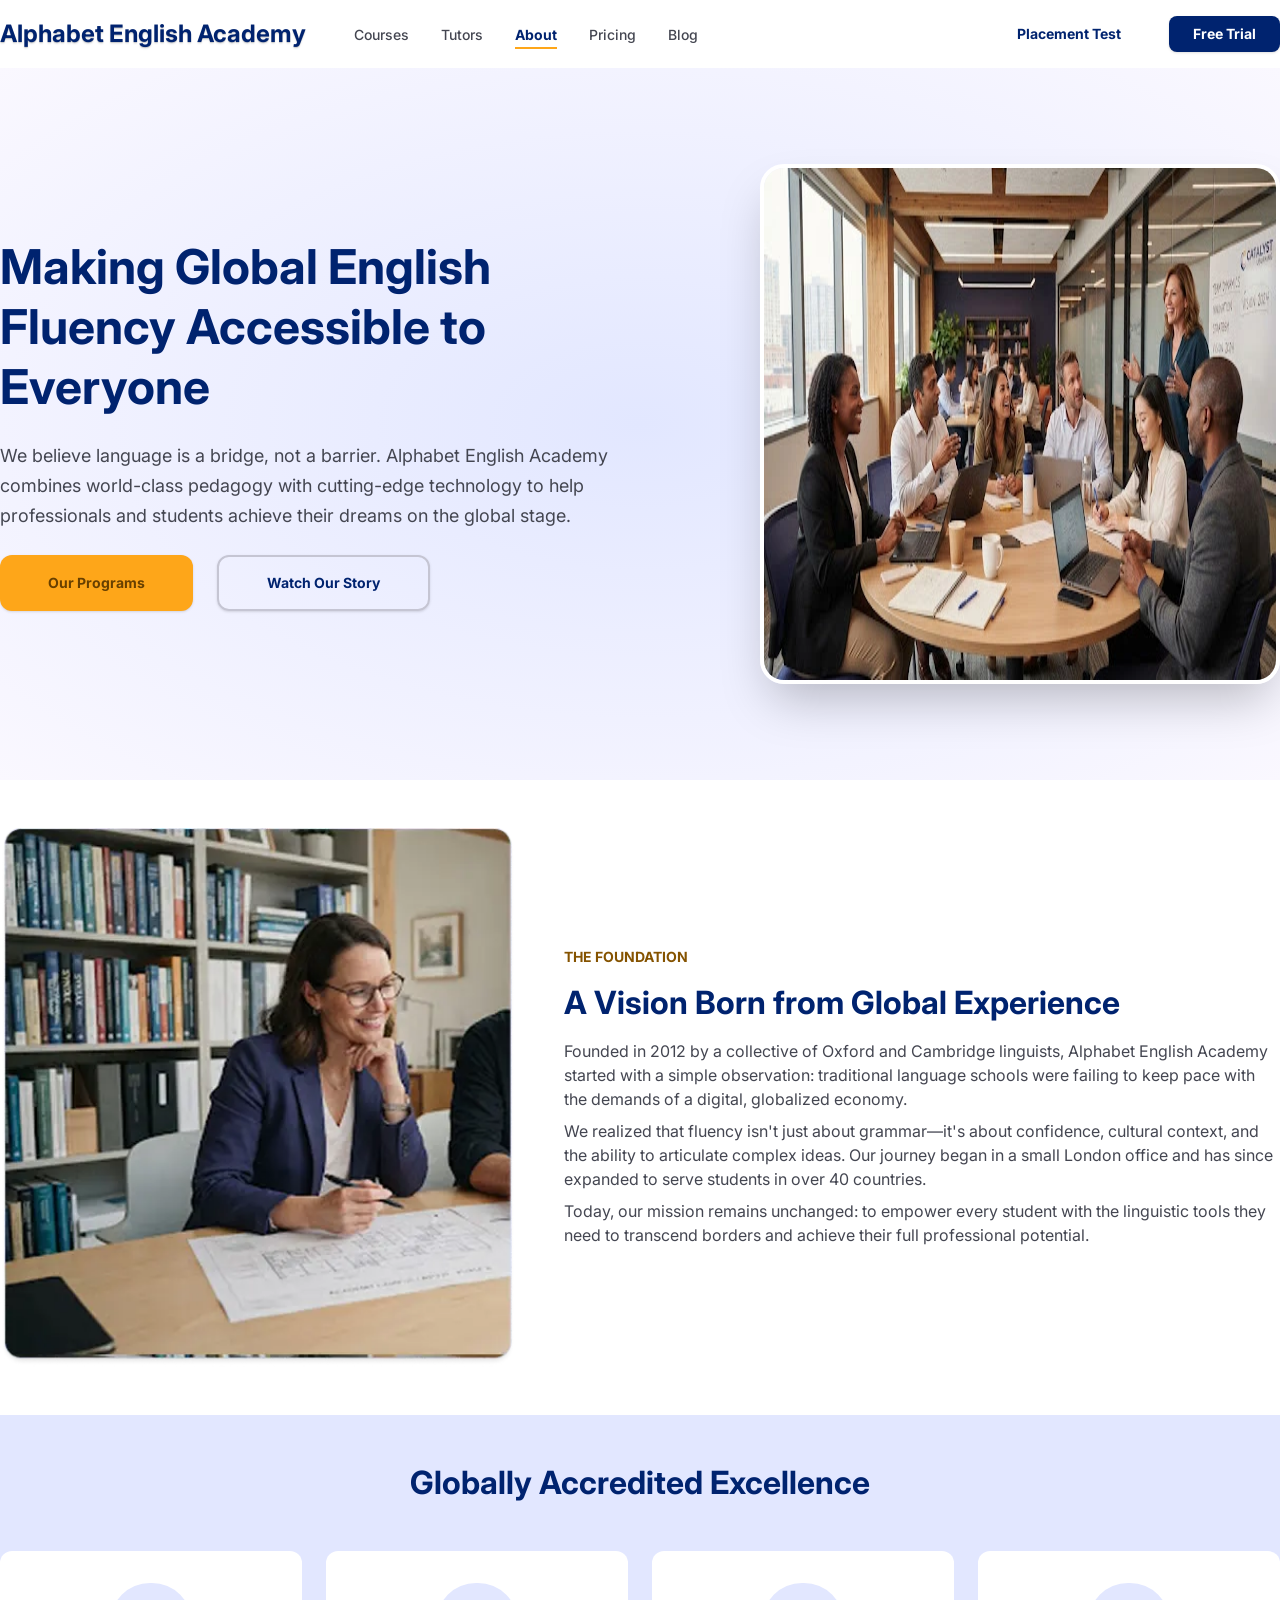
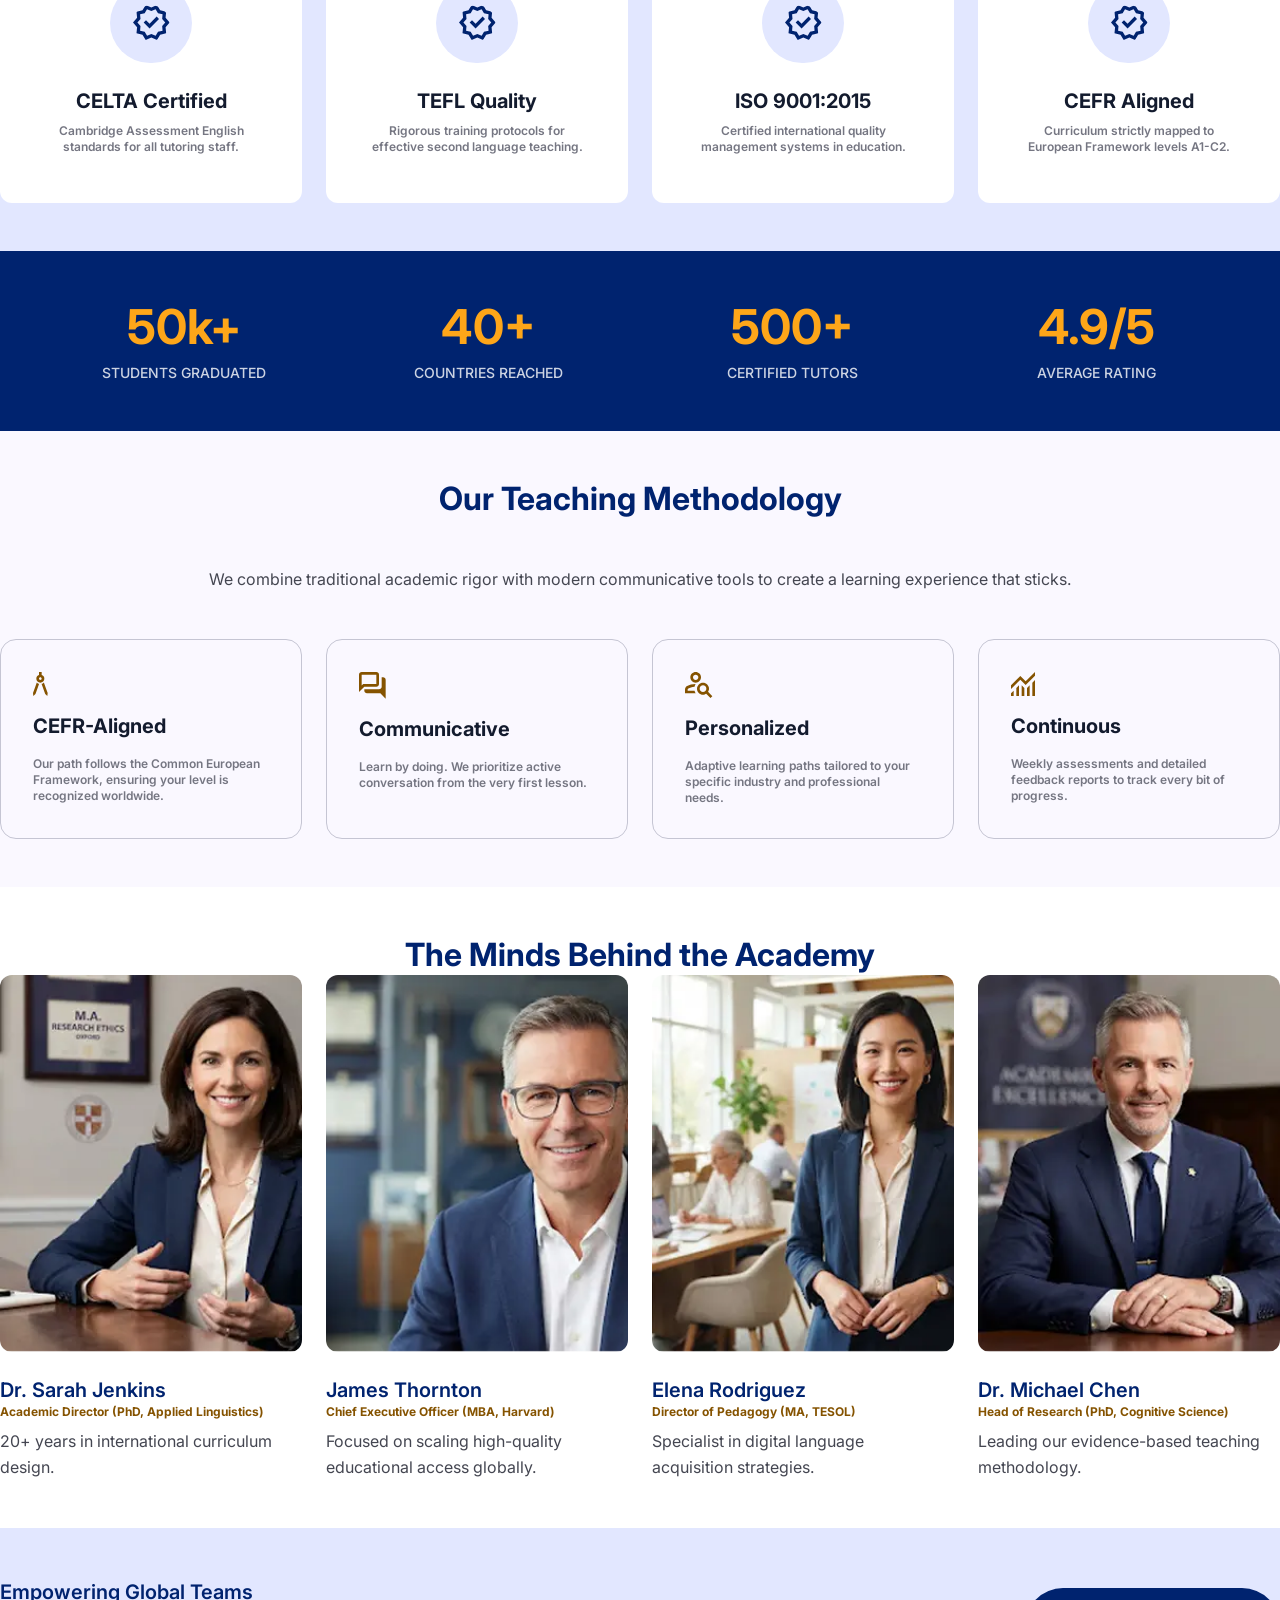
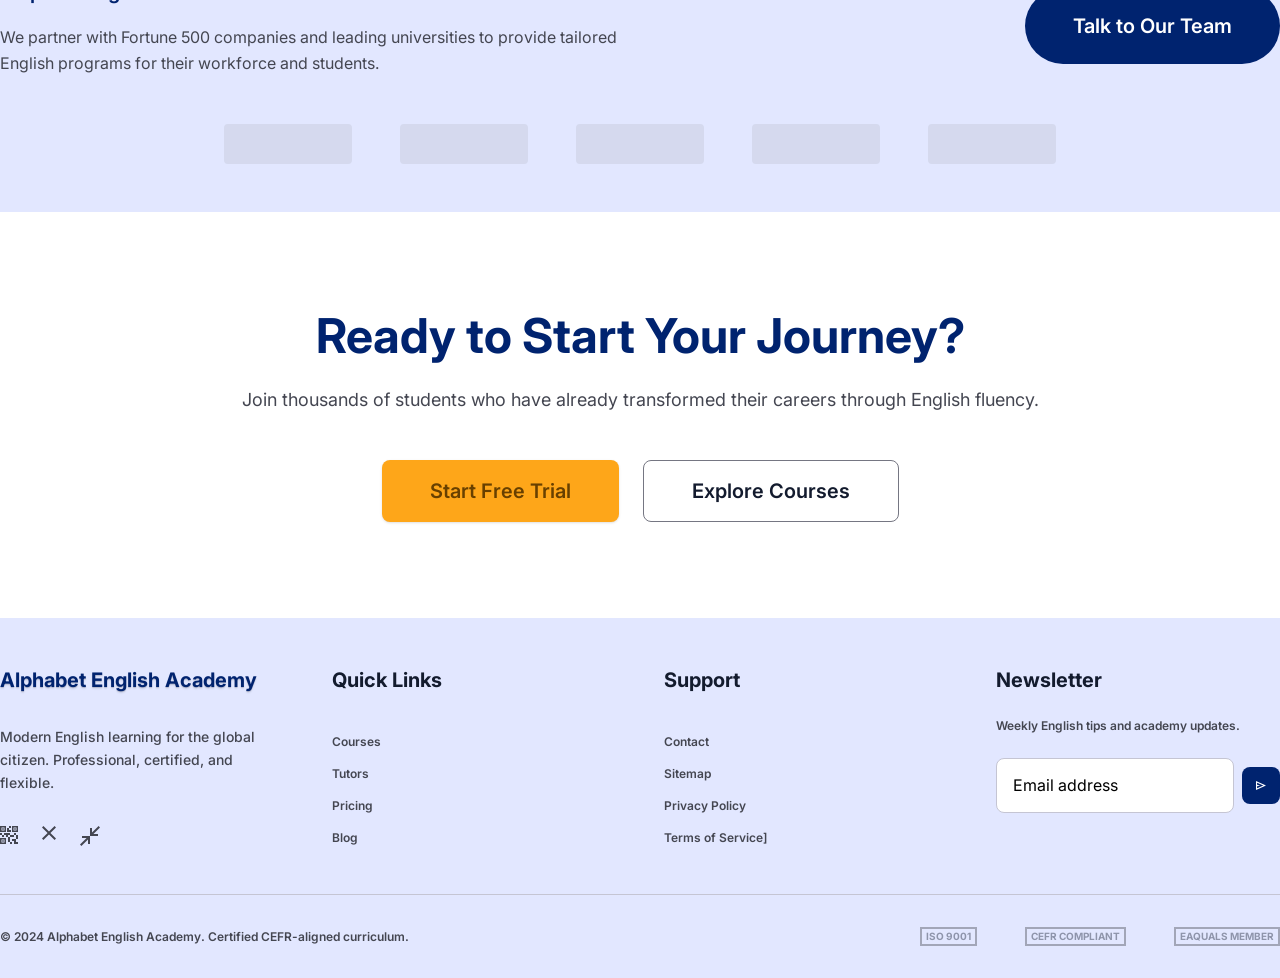
==== about.html @ e615be34 "Creating-PartnerShip&&CTA-Sections-AboutPages" ====
<!DOCTYPE html>
<html lang="en">

<head>
    <meta charset="UTF-8">
    <meta name="viewport" content="width=device-width, initial-scale=1.0">
    <title>AboutUs</title>
    <link href="./src/output.css" rel="stylesheet" />

</head>

<body>
    <header class="hrader sticky">
        <div class="container flex justify-between text-center items-center py-3.5">
            <div class="row gap-12 justify-between">
                <div class="logo">
                    <a href="./index.html" class="logo-font">
                        Alphabet English Academy
                    </a>
                </div>
                <nav class="hidden lg:block">
                    <ul class="flex gap-8 trxt-inverted">
                        <li><a href="./courses.html" class="nav-link">Courses</a></li>
                        <li><a href="./tutors.html" class="nav-link">Tutors</a></li>
                        <li><a href="./about.html"
                                class="nav-link text-primary font-bold border-b-2 border-secondary py-1">About</a></li>
                        <li><a href="./pricing.html" class="nav-link">Pricing</a></li>
                        <li><a href="./blog.html" class="nav-link">Blog</a></li>
                    </ul>
                </nav>
            </div>
            <div class="menu md:hidden hover:cursor-pointer">
                <img src="./Assets/imgs/index-page/header/menu.svg" alt="Menu" />
            </div>
            <div class="hidden md:row  gap-6">
                <a href="./placement.html" class="head-button text-primary hover:bg-background transition-all">
                    Placement Test
                </a>
                <a href="./reg.html" class="head-button bg-primary text-white apply-shadow">
                    Free Trial
                </a>
            </div>
        </div>
    </header>
    <section class="hero py-16 lg:py-24">
        <div class="z-10 container">
            <div class="col md:row gap-12">
                <div class="md:w-1/2 items-start col gap-6">
                    <div class="col items-start gap-6">
                        <h1 class="max-md:text-3xl">
                            Making Global English
                            Fluency Accessible to
                            Everyone
                        </h1>
                        <p class="max-md:text-xs lg:text-lg/7.5">
                            We believe language is a bridge, not a barrier. Alphabet English
                            Academy combines world-class pedagogy with cutting-edge
                            technology to help professionals and students achieve their dreams
                            on the global stage.
                        </p>
                    </div>
                    <div class="col max-md:w-full md:row items-start gap-6">
                        <a href="reg.html"
                            class="hero-button py-4.5 px-12 bg-secondary text-third apply-shadow  hover:translate-1">
                            Our Programs
                        </a>
                        <a href="./placement.html"
                            class="hero-button py-4 px-12 text-primary border-2 border-border apply-shadow hover:bg-primary hover:text-background">
                            Watch Our Story
                        </a>
                    </div>
                </div>
                <div class="md:w-1/2 h-full flex justify-end">
                    <img src="./Assets/imgs/about-page/hero/team.webp" alt="Hero img"
                        class="hero-img h-full md:aspect-square" />
                </div>
            </div>
        </div>
    </section>
    <section class="Our-Story py-12">
        <div class="container col gap-6 lg:row lg:gap-12">
            <div class="h-full w-full">
                <img src="./Assets/imgs/about-page/story/planning.webp" class="w-full h-full object-cover rounded-lg"
                    alt="2 People planning">
            </div>
            <div class="col items-start py-18.5 gap-4">
                <span class="text-sm/5 font-bold text-quarter">THE FOUNDATION</span>
                <h2>A Vision Born from Global Experience</h2>
                <div class="col items-start gap-2 ">
                    <p>
                        Founded in 2012 by a collective of Oxford and Cambridge linguists, Alphabet English
                        Academy started with a simple observation: traditional language schools were failing to
                        keep pace with the demands of a digital, globalized economy.
                    </p>
                    <p>
                        We realized that fluency isn't just about grammar—it's about confidence, cultural context,
                        and the ability to articulate complex ideas. Our journey began in a small London office and
                        has since expanded to serve students in over 40 countries.
                    </p>
                    <p>
                        Today, our mission remains unchanged: to empower every student with the linguistic tools
                        they need to transcend borders and achieve their full professional potential.
                    </p>
                </div>
            </div>
        </div>
    </section>
    <section class="Trust-Wall bg-background py-12">
        <div class="container col items-center gap-12">
            <h2>Globally Accredited Excellence</h2>
            <div class="grid grid-cols-1 md:grid-cols-2 lg:grid-cols-4 gap-6">
                <div class="grid-trust">
                    <img src="./Assets/imgs/about-page/accredited/certified.svg" alt="certified Star" class="p-[22.5px] mb-6 rounded-full bg-background" />
                    <h3>CELTA Certified</h3>
                    <p class="mt-2 text-xs/4 font-semibold text-[#757682] px-[12.94px]">Cambridge Assessment English standards for all tutoring staff.</p>
                </div>
                <div class="grid-trust">
                    <img src="./Assets/imgs/about-page/accredited/certified.svg" alt="certified Star" class="p-[22.5px] mb-6 rounded-full bg-background" />
                    <h3>TEFL Quality</h3>
                    <p class="mt-2 text-xs/4 font-semibold text-[#757682] px-[12.94px]">Rigorous training protocols for effective second language teaching.</p>
                </div>
                <div class="grid-trust">
                    <img src="./Assets/imgs/about-page/accredited/certified.svg" alt="certified Star" class="p-[22.5px] mb-6 rounded-full bg-background" />
                    <h3>ISO 9001:2015</h3>
                    <p class="mt-2 text-xs/4 font-semibold text-[#757682] px-[12.94px]">Certified international quality management systems in education.</p>
                </div>
                <div class="grid-trust">
                    <img src="./Assets/imgs/about-page/accredited/certified.svg" alt="certified Star" class="p-[22.5px] mb-6 rounded-full bg-background" />
                    <h3>CEFR Aligned</h3>
                    <p class="mt-2 text-xs/4 font-semibold text-[#757682] px-[12.94px]">Curriculum strictly mapped to European Framework levels A1-C2.</p>
                </div>
            </div>
        </div>
    </section>
    <section class="Numbers py-12 px-8 bg-primary text-center text-secondary">
        <div class="container grid grid-cols-2 md:grid-cols-4 gap-y-12 justify-between">
            <div class="col gap-2">
                <span class="text-5xl/14 font-bold">50k+</span>
                <p class="text-sm/5 font-medium text-white/80">STUDENTS GRADUATED</p>
            </div>
            <div class="col gap-2">
                <span class="text-5xl/14 font-bold">40+</span>
                <p class="text-sm/5 font-medium text-white/80">COUNTRIES REACHED</p>
            </div>
            <div class="col gap-2">
                <span class="text-5xl/14 font-bold">500+</span>
                <p class="text-sm/5 font-medium text-white/80">CERTIFIED TUTORS</p>
            </div>
            <div class="col gap-2">
                <span class="text-5xl/14 font-bold">4.9/5</span>
                <p class="text-sm/5 font-medium text-white/80">AVERAGE RATING</p>
            </div>
        </div>
    </section>
    <section class="Teaching-Methodology bg-[#FAF8FF] py-12">
         <div class="container col gap-12 text-center">
            <h2>Our Teaching Methodology</h2>
            <p>We combine traditional academic rigor with modern communicative tools to create a learning experience that sticks.</p>
            <div class="grid md:grid-cols-4 gap-6 justify-between">
                <div class="grid-teaching">
                    <img src="./Assets/imgs/about-page//Teaching/aligned.svg" alt="CEFR-Aligned" />
                    <h4>CEFR-Aligned</h4>
                    <p class="text-xs/4 font-semibold text-[#757682]">Our path follows the Common European Framework, ensuring your level is recognized worldwide.</p>
                </div>
                <div class="grid-teaching">
                    <img src="./Assets/imgs/about-page/Teaching/communicative.svg" alt="Communicative" />
                    <h4>Communicative</h4>
                    <p class="text-xs/4 font-semibold text-[#757682]">Learn by doing. We prioritize active conversation from the very first lesson.</p>
                </div>
                <div class="grid-teaching">
                    <img src="./Assets/imgs/about-page/Teaching/personalized.svg" alt="Personalized" />
                    <h4>Personalized</h4>
                    <p class="text-xs/4 font-semibold text-[#757682]">Adaptive learning paths tailored to your specific industry and professional needs.</p>
                </div>
                <div class="grid-teaching">
                    <img src="./Assets/imgs/about-page/Teaching/continuous.svg" alt="Continuous"" />
                    <h4>Continuous</h4>
                    <p class="text-xs/4 font-semibold text-[#757682]">Weekly assessments and detailed feedback reports to track every bit of progress.</p>
                </div>
            </div>
        </div>
    </section>
    <section class="Minds py-12">
        <div class="container col">
            <h2>The Minds Behind the Academy</h2>
            <div class="grid md:grid-cols-4 gap-6">
                <div class="group col items-start">
                    <div class="w-full rounded-xl overflow-hidden mb-6">
                        <img src="./Assets/imgs/about-page/Minds/Sarah.webp" class="w-full aspect-4/5 object-cover transition-transform duration-500 group-hover:scale-110" alt="Dr. Sarah Jenkins">
                    </div>
                    <h3 class="font-semibold text-primary">Dr. Sarah Jenkins</h3>
                    <span class="text-xs/4 font-bold text-quarter">Academic Director (PhD, Applied Linguistics)</span>
                    <p class="mt-2 text-inverted leading-6.5 pr-[8.27px]">20+ years in international curriculum design.</p>
                </div>
                <div class="group col items-start">
                    <div class="w-full rounded-xl overflow-hidden mb-6">
                        <img src="./Assets/imgs/about-page/Minds/James.webp" class="w-full aspect-4/5 object-cover transition-transform duration-500 group-hover:scale-110" alt="Dr. Sarah Jenkins">
                    </div>
                    <h3 class="font-semibold text-primary">James Thornton</h3>
                    <span class="text-xs/4 font-bold text-quarter">Chief Executive Officer (MBA, Harvard)</span>
                    <p class="mt-2 text-inverted leading-6.5 pr-[8.27px]">Focused on scaling high-quality educational access globally.</p>
                </div>
                <div class="group col items-start">
                    <div class="w-full rounded-xl overflow-hidden mb-6">
                        <img src="./Assets/imgs/about-page/Minds/Elena.webp" class="w-full aspect-4/5 object-cover transition-transform duration-500 group-hover:scale-110" alt="Dr. Sarah Jenkins">
                    </div>
                    <h3 class="font-semibold text-primary">Elena Rodriguez</h3>
                    <span class="text-xs/4 font-bold text-quarter">Director of Pedagogy (MA, TESOL)</span>
                    <p class="mt-2 text-inverted leading-6.5 pr-[8.27px]">Specialist in digital language acquisition strategies.</p>
                </div>
                <div class="group col items-start">
                    <div class="w-full rounded-xl overflow-hidden mb-6">
                        <img src="./Assets/imgs/about-page/Minds/Michael.webp" class="w-full aspect-4/5 object-cover transition-transform duration-500 group-hover:scale-110" alt="Dr. Sarah Jenkins">
                    </div>
                    <h3 class="font-semibold text-primary">Dr. Michael Chen</h3>
                    <span class="text-xs/4 font-bold text-quarter">Head of Research (PhD, Cognitive Science)</span>
                    <p class="mt-2 text-inverted leading-6.5 pr-[8.27px]">Leading our evidence-based teaching methodology.</p>
                </div>
            </div>
        </div>
    </section>
    <section class="Partnership bg-background py-12">
        <div class="container">
            <div class="row justify-between">
                <div class="w-1/2">
                    <h2 class="text-xl/8 font-semibold pb-4">Empowering Global Teams</h2>
                    <p class="leading-6.5">We partner with Fortune 500 companies and leading universities to provide tailored English programs for their workforce and students.</p>
                </div>
                <button class="bg-primary rounded-full py-6 px-12 text-white text-xl/7 font-semibold">
                    Talk to Our Team
                </button>
            </div>
            <div class="mt-12 flex flex-wrap justify-center items-center gap-12 grayscale opacity-60">
                <div class="h-10 w-32 bg-[#75768233] rounded-sm"></div>
                <div class="h-10 w-32 bg-[#75768233] rounded-sm"></div>
                <div class="h-10 w-32 bg-[#75768233] rounded-sm"></div>
                <div class="h-10 w-32 bg-[#75768233] rounded-sm"></div>
                <div class="h-10 w-32 bg-[#75768233] rounded-sm"></div>
            </div>
        </div>
    </section>
    <section class="Caal-To-Action py-24">
        <div class="container col gap-6 text-center">
            <h2 class="text-5xl/14 font-bold">Ready to Start Your Journey?</h2>
            <p  class="text-[18px] font-normal px-[12.54px]">Join thousands of students who have already transformed their careers through English fluency.</p>
            <div class="col max-md:w-full md:row pt-6 gap-6">
                <button class="bg-secondary rounded-lg py-4.25 px-12 text-xl/7 font-semibold text-third max-md:w-full shadow-sm hover:scale-110 transition-all">
                    Start Free Trial
                </button>
                <button class="rounded-lg border border-[#757682] py-4 px-12 text-xl/7 font-semibold text-bold max-md:w-full hover:text-white hover:bg-primary transition-all">
                    Explore Courses
                </button>
            </div>
        </div>
    </section>
    <footer class="bg-background pt-12 pb-8">
        <div class="container">
            <div class="grid grid-cols-1 md:grid-cols-4 gap-12 mb-12">
                <div class="footer-grid">
                    <a href="./index.html" class="footer-logo">Alphabet English Academy</a>
                    <p class="text-sm/[22.75px] font-medium text-inverted">
                        Modern English learning for the global
                        citizen. Professional, certified, and
                        flexible.
                    </p>
                    <div class="row gap-6 justify-center">
                        <a href="#">
                            <img src="./Assets/imgs/index-page/footer/qr.svg" alt="QR CODE" />
                        </a>
                        <a href="#">
                            <img src="./Assets/imgs/index-page/footer/x.svg" alt="X" />
                        </a>
                        <a href="#">
                            <img src="./Assets/imgs/index-page/footer/arr.svg" alt="Arrow" />
                        </a>
                    </div>
                </div>
                <div class="footer-grid">
                    <h4>
                        Quick Links
                    </h4>
                    <ul class="col items-start gap-4 foter-font">
                        <li>
                            Courses
                        </li>
                        <li>
                            Tutors
                        </li>
                        <li>
                            Pricing
                        </li>
                        <li>
                            Blog
                        </li>
                    </ul>
                </div>
                <div class="footer-grid">
                    <h4>
                        Support
                    </h4>
                    <ul class="col items-start gap-4 foter-font">
                        <li>
                            Contact
                        </li>
                        <li>
                            Sitemap
                        </li>
                        <li>
                            Privacy Policy
                        </li>
                        <li>
                            Terms of Service]
                        </li>
                    </ul>
                </div>
                <div class="footer-grid gap-6 justify-start">
                    <h4>
                        Newsletter
                    </h4>
                    <span class="foter-font">
                        Weekly English tips and academy updates.
                    </span>
                    <div class="row gap-2">
                        <input type="email" placeholder="Email address"
                            class="w-full bg-white border border-border pt-3.5 pb-3.75 px-4 rounded-lg" />
                        <button>
                            <img src="./Assets/imgs/index-page/footer/send.svg" alt="Send"
                                class="bg-primary py-3.5 px-3.5 rounded-lg">
                        </button>
                    </div>
                </div>
            </div>
            <div class="col border-t pt-8 border-border md:row md:justify-between">
                <p class="foter-font">
                    © 2024 Alphabet English Academy. Certified CEFR-aligned curriculum.
                </p>
                <div class="row justify-between gap-12 text-[10px]/[15px] font-bold text-bold">
                    <span class="foter-span">
                        ISO 9001
                    </span>
                    <span class="foter-span">
                        CEFR COMPLIANT
                    </span>
                    <span class="foter-span">
                        EAQUALS MEMBER
                    </span>
                </div>
            </div>
        </div>
    </footer>
</body>

</html>
---- src/output.css ----
/*! tailwindcss v4.3.3 | MIT License | https://tailwindcss.com */
@layer properties;
@layer theme, base, components, utilities;
@layer theme {
  :root, :host {
    --font-sans: ui-sans-serif, system-ui, sans-serif, "Apple Color Emoji",
      "Segoe UI Emoji", "Segoe UI Symbol", "Noto Color Emoji";
    --font-mono: ui-monospace, SFMono-Regular, Menlo, Monaco, Consolas, "Liberation Mono",
      "Courier New", monospace;
    --color-white: #fff;
    --spacing: 0.25rem;
    --text-xs: 0.75rem;
    --text-xs--line-height: calc(1 / 0.75);
    --text-sm: 0.875rem;
    --text-sm--line-height: calc(1.25 / 0.875);
    --text-base: 1rem;
    --text-base--line-height: calc(1.5 / 1);
    --text-lg: 1.125rem;
    --text-lg--line-height: calc(1.75 / 1.125);
    --text-xl: 1.25rem;
    --text-xl--line-height: calc(1.75 / 1.25);
    --text-2xl: 1.5rem;
    --text-2xl--line-height: calc(2 / 1.5);
    --text-3xl: 1.875rem;
    --text-3xl--line-height: calc(2.25 / 1.875);
    --text-5xl: 3rem;
    --text-5xl--line-height: 1;
    --font-weight-normal: 400;
    --font-weight-medium: 500;
    --font-weight-semibold: 600;
    --font-weight-bold: 700;
    --radius-sm: 0.25rem;
    --radius-lg: 0.5rem;
    --radius-xl: 0.75rem;
    --radius-2xl: 1rem;
    --radius-3xl: 1.5rem;
    --drop-shadow-2xl: 0 25px 25px rgb(0 0 0 / 0.15);
    --default-transition-duration: 150ms;
    --default-transition-timing-function: cubic-bezier(0.4, 0, 0.2, 1);
    --default-font-family: var(--font-sans);
    --default-mono-font-family: var(--font-mono);
    --font-primary: "Inter";
    --color-primary: #00236F;
    --color-secondary: #FEA619;
    --color-third: #684000;
    --color-background: #E2E7FF;
    --color-quarter: #855300;
    --color-inverted: #444651;
    --color-bold: #131B2E;
    --color-border: #C5C5D3;
  }
}
@layer base {
  *, ::after, ::before, ::backdrop, ::file-selector-button {
    box-sizing: border-box;
    margin: 0;
    padding: 0;
    border: 0 solid;
  }
  html, :host {
    line-height: 1.5;
    -webkit-text-size-adjust: 100%;
    tab-size: 4;
    font-family: var(--default-font-family, ui-sans-serif, system-ui, sans-serif, "Apple Color Emoji", "Segoe UI Emoji", "Segoe UI Symbol", "Noto Color Emoji");
    font-feature-settings: var(--default-font-feature-settings, normal);
    font-variation-settings: var(--default-font-variation-settings, normal);
    -webkit-tap-highlight-color: transparent;
  }
  hr {
    height: 0;
    color: inherit;
    border-top-width: 1px;
  }
  abbr:where([title]) {
    -webkit-text-decoration: underline dotted;
    text-decoration: underline dotted;
  }
  h1, h2, h3, h4, h5, h6 {
    font-size: inherit;
    font-weight: inherit;
  }
  a {
    color: inherit;
    -webkit-text-decoration: inherit;
    text-decoration: inherit;
  }
  b, strong {
    font-weight: bolder;
  }
  code, kbd, samp, pre {
    font-family: var(--default-mono-font-family, ui-monospace, SFMono-Regular, Menlo, Monaco, Consolas, "Liberation Mono", "Courier New", monospace);
    font-feature-settings: var(--default-mono-font-feature-settings, normal);
    font-variation-settings: var(--default-mono-font-variation-settings, normal);
    font-size: 1em;
  }
  small {
    font-size: 80%;
  }
  sub, sup {
    font-size: 75%;
    line-height: 0;
    position: relative;
    vertical-align: baseline;
  }
  sub {
    bottom: -0.25em;
  }
  sup {
    top: -0.5em;
  }
  table {
    text-indent: 0;
    border-color: inherit;
    border-collapse: collapse;
  }
  :-moz-focusring {
    outline: auto;
  }
  progress {
    vertical-align: baseline;
  }
  summary {
    display: list-item;
  }
  ol, ul, menu {
    list-style: none;
  }
  img, svg, video, canvas, audio, iframe, embed, object {
    display: block;
    vertical-align: middle;
  }
  img, video {
    max-width: 100%;
    height: auto;
  }
  button, input, select, optgroup, textarea, ::file-selector-button {
    font: inherit;
    font-feature-settings: inherit;
    font-variation-settings: inherit;
    letter-spacing: inherit;
    color: inherit;
    border-radius: 0;
    background-color: transparent;
    opacity: 1;
  }
  :where(select:is([multiple], [size])) optgroup {
    font-weight: bolder;
  }
  :where(select:is([multiple], [size])) optgroup option {
    padding-inline-start: 20px;
  }
  ::file-selector-button {
    margin-inline-end: 4px;
  }
  ::placeholder {
    opacity: 1;
  }
  @supports (not (-webkit-appearance: -apple-pay-button))  or (contain-intrinsic-size: 1px) {
    ::placeholder {
      color: currentcolor;
      @supports (color: color-mix(in lab, red, red)) {
        color: color-mix(in oklab, currentcolor 50%, transparent);
      }
    }
  }
  textarea {
    resize: vertical;
  }
  ::-webkit-search-decoration {
    -webkit-appearance: none;
  }
  ::-webkit-date-and-time-value {
    min-height: 1lh;
    text-align: inherit;
  }
  ::-webkit-datetime-edit {
    display: inline-flex;
  }
  ::-webkit-datetime-edit-fields-wrapper {
    padding: 0;
  }
  ::-webkit-datetime-edit, ::-webkit-datetime-edit-year-field, ::-webkit-datetime-edit-month-field, ::-webkit-datetime-edit-day-field, ::-webkit-datetime-edit-hour-field, ::-webkit-datetime-edit-minute-field, ::-webkit-datetime-edit-second-field, ::-webkit-datetime-edit-millisecond-field, ::-webkit-datetime-edit-meridiem-field {
    padding-block: 0;
  }
  ::-webkit-calendar-picker-indicator {
    line-height: 1;
  }
  :-moz-ui-invalid {
    box-shadow: none;
  }
  button, input:where([type="button"], [type="reset"], [type="submit"]), ::file-selector-button {
    appearance: button;
  }
  ::-webkit-inner-spin-button, ::-webkit-outer-spin-button {
    height: auto;
  }
  [hidden]:where(:not([hidden="until-found"])) {
    display: none !important;
  }
}
@layer utilities {
  .absolute {
    position: absolute;
  }
  .relative {
    position: relative;
  }
  .sticky {
    position: sticky;
  }
  .inset-y-0 {
    inset-block: 0px;
  }
  .-top-4 {
    top: calc(var(--spacing) * -4);
  }
  .top-0 {
    top: 0px;
  }
  .top-4 {
    top: calc(var(--spacing) * 4);
  }
  .right-0 {
    right: 0px;
  }
  .right-4 {
    right: calc(var(--spacing) * 4);
  }
  .bottom-0 {
    bottom: 0px;
  }
  .left-0 {
    left: 0px;
  }
  .left-4 {
    left: calc(var(--spacing) * 4);
  }
  .z-10 {
    z-index: 10;
  }
  .z-100 {
    z-index: 100;
  }
  .container {
    width: 100%;
    @media (width >= 440px) {
      max-width: 440px;
    }
    @media (width >= 40rem) {
      max-width: 40rem;
    }
    @media (width >= 48rem) {
      max-width: 48rem;
    }
    @media (width >= 64rem) {
      max-width: 64rem;
    }
    @media (width >= 80rem) {
      max-width: 80rem;
    }
    @media (width >= 96rem) {
      max-width: 96rem;
    }
  }
  .mx-auto {
    margin-inline: auto;
  }
  .links-learnmore {
    margin-top: calc(var(--spacing) * 8);
    font-size: var(--text-base);
    line-height: calc(var(--spacing) * 6);
    --tw-font-weight: var(--font-weight-bold);
    font-weight: var(--font-weight-bold);
    color: var(--color-primary);
  }
  .mt-1 {
    margin-top: var(--spacing);
  }
  .mt-2 {
    margin-top: calc(var(--spacing) * 2);
  }
  .mt-4 {
    margin-top: calc(var(--spacing) * 4);
  }
  .mt-8 {
    margin-top: calc(var(--spacing) * 8);
  }
  .mt-12 {
    margin-top: calc(var(--spacing) * 12);
  }
  .mb-1 {
    margin-bottom: var(--spacing);
  }
  .mb-6 {
    margin-bottom: calc(var(--spacing) * 6);
  }
  .mb-12 {
    margin-bottom: calc(var(--spacing) * 12);
  }
  .ml-1 {
    margin-left: var(--spacing);
  }
  .iconborder {
    display: flex;
    height: calc(var(--spacing) * 16);
    width: calc(var(--spacing) * 16);
    align-items: center;
    justify-content: center;
    border-radius: var(--radius-2xl);
    background-color: var(--color-background);
  }
  .how-work {
    display: flex;
    flex-direction: column;
    align-items: center;
    gap: calc(var(--spacing) * 2);
    transition-property: all;
    transition-timing-function: var(--tw-ease, var(--default-transition-timing-function));
    transition-duration: var(--tw-duration, var(--default-transition-duration));
    &:hover {
      @media (hover: hover) {
        --tw-translate-x: var(--spacing);
        --tw-translate-y: var(--spacing);
        translate: var(--tw-translate-x) var(--tw-translate-y);
      }
    }
    &:hover {
      @media (hover: hover) {
        cursor: pointer;
      }
    }
    &:hover {
      @media (hover: hover) {
        --tw-shadow: 0 4px 6px -1px var(--tw-shadow-color, rgb(0 0 0 / 0.1)), 0 2px 4px -2px var(--tw-shadow-color, rgb(0 0 0 / 0.1));
        box-shadow: var(--tw-inset-shadow), var(--tw-inset-ring-shadow), var(--tw-ring-offset-shadow), var(--tw-ring-shadow), var(--tw-shadow);
      }
    }
  }
  .pricing-card {
    display: flex;
    flex-direction: column;
    align-items: center;
    align-items: flex-start;
    justify-content: center;
    gap: calc(var(--spacing) * 2);
    border-radius: var(--radius-2xl);
    border-style: var(--tw-border-style);
    border-width: 1px;
    border-color: var(--color-border);
    background-color: var(--color-white);
    padding: calc(var(--spacing) * 12);
    padding-bottom: calc(var(--spacing) * 25);
  }
  .footer-grid {
    display: flex;
    flex-direction: column;
    align-items: center;
    align-items: flex-start;
    justify-content: space-between;
    gap: calc(var(--spacing) * 8);
  }
  .grid-card {
    display: flex;
    flex-direction: column;
    align-items: center;
    align-items: flex-start;
    justify-content: space-between;
    border-radius: var(--radius-2xl);
    border-style: var(--tw-border-style);
    border-width: 1px;
    border-color: var(--color-border);
    background-color: #F2F3FF;
    padding: calc(var(--spacing) * 8);
  }
  .grid-teaching {
    display: flex;
    flex-direction: column;
    align-items: center;
    align-items: flex-start;
    gap: calc(var(--spacing) * 4);
    border-radius: var(--radius-2xl);
    border-style: var(--tw-border-style);
    border-width: 1px;
    border-color: var(--color-border);
    padding: calc(var(--spacing) * 8);
    text-align: start;
  }
  .grid-trust {
    display: flex;
    flex-direction: column;
    align-items: center;
    border-radius: var(--radius-xl);
    background-color: var(--color-white);
    padding: calc(var(--spacing) * 8);
    padding-bottom: calc(var(--spacing) * 12);
    text-align: center;
  }
  .col {
    display: flex;
    flex-direction: column;
    align-items: center;
  }
  .row {
    display: flex;
    flex-direction: row;
    align-items: center;
  }
  .flex {
    display: flex;
  }
  .grid {
    display: grid;
  }
  .hidden {
    display: none;
  }
  .inline-block {
    display: inline-block;
  }
  .table {
    display: table;
  }
  .aspect-4\/5 {
    aspect-ratio: 4/5;
  }
  .h-1 {
    height: var(--spacing);
  }
  .h-2 {
    height: calc(var(--spacing) * 2);
  }
  .h-10 {
    height: calc(var(--spacing) * 10);
  }
  .h-48 {
    height: calc(var(--spacing) * 48);
  }
  .h-75 {
    height: calc(var(--spacing) * 75);
  }
  .h-125 {
    height: calc(var(--spacing) * 125);
  }
  .h-full {
    height: 100%;
  }
  .hero-button {
    border-radius: var(--radius-xl);
    padding-inline: calc(var(--spacing) * 12);
    padding-block: calc(var(--spacing) * 6);
    text-align: center;
    font-size: var(--text-sm);
    line-height: var(--tw-leading, var(--text-sm--line-height));
    --tw-leading: calc(var(--spacing) * 5);
    line-height: calc(var(--spacing) * 5);
    --tw-font-weight: var(--font-weight-bold);
    font-weight: var(--font-weight-bold);
    color: var(--color-third);
    @media (width < 64rem) {
      width: 100%;
    }
  }
  .hero-tag {
    width: fit-content;
    border-radius: calc(infinity * 1px);
    padding-inline: calc(var(--spacing) * 4);
    padding-block: calc(var(--spacing) * 2);
    font-size: var(--text-xs);
    line-height: var(--tw-leading, var(--text-xs--line-height));
    --tw-leading: calc(var(--spacing) * 4);
    line-height: calc(var(--spacing) * 4);
    --tw-font-weight: var(--font-weight-bold);
    font-weight: var(--font-weight-bold);
    --tw-tracking: 0.36px;
    letter-spacing: 0.36px;
    color: var(--color-primary);
  }
  .w-1 {
    width: var(--spacing);
  }
  .w-1\/2 {
    width: calc(1 / 2 * 100%);
  }
  .w-6 {
    width: calc(var(--spacing) * 6);
  }
  .w-6\/10 {
    width: calc(6 / 10 * 100%);
  }
  .w-32 {
    width: calc(var(--spacing) * 32);
  }
  .w-75 {
    width: calc(var(--spacing) * 75);
  }
  .w-125 {
    width: calc(var(--spacing) * 125);
  }
  .w-\[85\%\] {
    width: 85%;
  }
  .w-\[95\%\] {
    width: 95%;
  }
  .w-full {
    width: 100%;
  }
  .border-collapse {
    border-collapse: collapse;
  }
  .-translate-x-1 {
    --tw-translate-x: calc(var(--spacing) * -1);
    translate: var(--tw-translate-x) var(--tw-translate-y);
  }
  .-translate-x-1\/2 {
    --tw-translate-x: calc(calc(1 / 2 * 100%) * -1);
    translate: var(--tw-translate-x) var(--tw-translate-y);
  }
  .translate-x-1 {
    --tw-translate-x: var(--spacing);
    translate: var(--tw-translate-x) var(--tw-translate-y);
  }
  .translate-x-1\/2 {
    --tw-translate-x: calc(1 / 2 * 100%);
    translate: var(--tw-translate-x) var(--tw-translate-y);
  }
  .-translate-y-1 {
    --tw-translate-y: calc(var(--spacing) * -1);
    translate: var(--tw-translate-x) var(--tw-translate-y);
  }
  .-translate-y-1\/2 {
    --tw-translate-y: calc(calc(1 / 2 * 100%) * -1);
    translate: var(--tw-translate-x) var(--tw-translate-y);
  }
  .translate-y-1 {
    --tw-translate-y: var(--spacing);
    translate: var(--tw-translate-x) var(--tw-translate-y);
  }
  .translate-y-1\/2 {
    --tw-translate-y: calc(1 / 2 * 100%);
    translate: var(--tw-translate-x) var(--tw-translate-y);
  }
  .scale-102 {
    --tw-scale-x: 102%;
    --tw-scale-y: 102%;
    --tw-scale-z: 102%;
    scale: var(--tw-scale-x) var(--tw-scale-y);
  }
  .transform {
    transform: var(--tw-rotate-x,) var(--tw-rotate-y,) var(--tw-rotate-z,) var(--tw-skew-x,) var(--tw-skew-y,);
  }
  .cursor-pointer {
    cursor: pointer;
  }
  .resize {
    resize: both;
  }
  .grid-cols-1 {
    grid-template-columns: repeat(1, minmax(0, 1fr));
  }
  .grid-cols-2 {
    grid-template-columns: repeat(2, minmax(0, 1fr));
  }
  .flex-wrap {
    flex-wrap: wrap;
  }
  .footer-logo {
    align-items: flex-start;
    justify-content: space-between;
    font-size: var(--text-xl);
    line-height: calc(var(--spacing) * 7);
    --tw-font-weight: var(--font-weight-bold);
    font-weight: var(--font-weight-bold);
    color: var(--color-primary);
    text-shadow: 0px 1px 0px var(--tw-text-shadow-color, rgb(0 0 0 / 0.075)), 0px 1px 1px var(--tw-text-shadow-color, rgb(0 0 0 / 0.075)), 0px 2px 2px var(--tw-text-shadow-color, rgb(0 0 0 / 0.075));
    &:hover {
      @media (hover: hover) {
        text-shadow: 0px 1px 1px var(--tw-text-shadow-color, rgb(0 0 0 / 0.1)), 0px 1px 2px var(--tw-text-shadow-color, rgb(0 0 0 / 0.1)), 0px 2px 4px var(--tw-text-shadow-color, rgb(0 0 0 / 0.1));
      }
    }
  }
  .items-baseline {
    align-items: baseline;
  }
  .items-center {
    align-items: center;
  }
  .items-end {
    align-items: flex-end;
  }
  .items-start {
    align-items: flex-start;
  }
  .justify-between {
    justify-content: space-between;
  }
  .justify-center {
    justify-content: center;
  }
  .justify-end {
    justify-content: flex-end;
  }
  .justify-start {
    justify-content: flex-start;
  }
  .gap-1 {
    gap: var(--spacing);
  }
  .gap-2 {
    gap: calc(var(--spacing) * 2);
  }
  .gap-4 {
    gap: calc(var(--spacing) * 4);
  }
  .gap-6 {
    gap: calc(var(--spacing) * 6);
  }
  .gap-8 {
    gap: calc(var(--spacing) * 8);
  }
  .gap-12 {
    gap: calc(var(--spacing) * 12);
  }
  .gap-\[7\.99px\] {
    gap: 7.99px;
  }
  .gap-\[14\.26px\] {
    gap: 14.26px;
  }
  .git-gap {
    column-gap: calc(var(--spacing) * 6);
    row-gap: calc(var(--spacing) * 8.5);
  }
  .gap-y-12 {
    row-gap: calc(var(--spacing) * 12);
  }
  :where(.divide-y > :not(:last-child)) {
    --tw-divide-y-reverse: 0;
    border-bottom-style: var(--tw-border-style);
    border-top-style: var(--tw-border-style);
    border-top-width: calc(1px * var(--tw-divide-y-reverse));
    border-bottom-width: calc(1px * calc(1 - var(--tw-divide-y-reverse)));
  }
  :where(.divide-border > :not(:last-child)) {
    border-color: var(--color-border);
  }
  .overflow-hidden {
    overflow: hidden;
  }
  .overflow-x-auto {
    overflow-x: auto;
  }
  .hero-img {
    border-radius: var(--radius-3xl);
    border-style: var(--tw-border-style);
    border-width: 4px;
    border-color: var(--color-white);
    --tw-shadow: 0 25px 50px -12px var(--tw-shadow-color, rgb(0 0 0 / 0.25));
    box-shadow: var(--tw-inset-shadow), var(--tw-inset-ring-shadow), var(--tw-ring-offset-shadow), var(--tw-ring-shadow), var(--tw-shadow);
    --tw-blur: blur(50);
    --tw-drop-shadow-size: drop-shadow(0 25px 25px var(--tw-drop-shadow-color, rgb(0 0 0 / 0.15)));
    --tw-drop-shadow: drop-shadow(var(--drop-shadow-2xl));
    filter: var(--tw-blur,) var(--tw-brightness,) var(--tw-contrast,) var(--tw-grayscale,) var(--tw-hue-rotate,) var(--tw-invert,) var(--tw-saturate,) var(--tw-sepia,) var(--tw-drop-shadow,);
  }
  .dark-button {
    border-radius: var(--radius-xl);
    background-color: var(--color-quarter);
    --tw-font-weight: var(--font-weight-bold);
    font-weight: var(--font-weight-bold);
    color: #2A1700;
    transition-property: all;
    transition-timing-function: var(--tw-ease, var(--default-transition-timing-function));
    transition-duration: var(--tw-duration, var(--default-transition-duration));
    &:hover {
      @media (hover: hover) {
        --tw-brightness: brightness(130%);
        filter: var(--tw-blur,) var(--tw-brightness,) var(--tw-contrast,) var(--tw-grayscale,) var(--tw-hue-rotate,) var(--tw-invert,) var(--tw-saturate,) var(--tw-sepia,) var(--tw-drop-shadow,);
      }
    }
  }
  .head-button {
    border-radius: var(--radius-lg);
    padding-inline: calc(var(--spacing) * 6);
    padding-block: calc(var(--spacing) * 2);
    font-size: var(--text-sm);
    line-height: var(--tw-leading, var(--text-sm--line-height));
    --tw-leading: calc(var(--spacing) * 5);
    line-height: calc(var(--spacing) * 5);
    --tw-font-weight: var(--font-weight-bold);
    font-weight: var(--font-weight-bold);
    color: var(--color-inverted);
  }
  .rounded {
    border-radius: 0.25rem;
  }
  .rounded-2xl {
    border-radius: var(--radius-2xl);
  }
  .rounded-\[4\] {
    border-radius: 4;
  }
  .rounded-\[4px\] {
    border-radius: 4px;
  }
  .rounded-full {
    border-radius: calc(infinity * 1px);
  }
  .rounded-lg {
    border-radius: var(--radius-lg);
  }
  .rounded-sm {
    border-radius: var(--radius-sm);
  }
  .rounded-xl {
    border-radius: var(--radius-xl);
  }
  .foter-span {
    border-style: var(--tw-border-style);
    border-width: 2px;
    border-color: var(--color-inverted);
    padding-inline: var(--spacing);
    opacity: 40%;
  }
  .border {
    border-style: var(--tw-border-style);
    border-width: 1px;
  }
  .border-2 {
    border-style: var(--tw-border-style);
    border-width: 2px;
  }
  .border-4 {
    border-style: var(--tw-border-style);
    border-width: 4px;
  }
  .border-30 {
    border-style: var(--tw-border-style);
    border-width: 30px;
  }
  .border-50 {
    border-style: var(--tw-border-style);
    border-width: 50px;
  }
  .border-t {
    border-top-style: var(--tw-border-style);
    border-top-width: 1px;
  }
  .border-b-2 {
    border-bottom-style: var(--tw-border-style);
    border-bottom-width: 2px;
  }
  .border-\[\#757682\] {
    border-color: #757682;
  }
  .border-\[\#C5C5D3\] {
    border-color: #C5C5D3;
  }
  .border-border {
    border-color: var(--color-border);
  }
  .border-border\/30 {
    border-color: color-mix(in srgb, #C5C5D3 30%, transparent);
    @supports (color: color-mix(in lab, red, red)) {
      border-color: color-mix(in oklab, var(--color-border) 30%, transparent);
    }
  }
  .border-quarter {
    border-color: var(--color-quarter);
  }
  .border-quarter\/10 {
    border-color: color-mix(in srgb, #855300 10%, transparent);
    @supports (color: color-mix(in lab, red, red)) {
      border-color: color-mix(in oklab, var(--color-quarter) 10%, transparent);
    }
  }
  .border-secondary {
    border-color: var(--color-secondary);
  }
  .border-white {
    border-color: var(--color-white);
  }
  .border-white\/10 {
    border-color: color-mix(in srgb, #fff 10%, transparent);
    @supports (color: color-mix(in lab, red, red)) {
      border-color: color-mix(in oklab, var(--color-white) 10%, transparent);
    }
  }
  .bg-\[\#1E3A8A1A\] {
    background-color: #1E3A8A1A;
  }
  .bg-\[\#1E3A8A\] {
    background-color: #1E3A8A;
  }
  .bg-\[\#75768233\] {
    background-color: #75768233;
  }
  .bg-\[\#EAEDFF\] {
    background-color: #EAEDFF;
  }
  .bg-\[\#FAF8FF\] {
    background-color: #FAF8FF;
  }
  .bg-background {
    background-color: var(--color-background);
  }
  .bg-bold {
    background-color: var(--color-bold);
  }
  .bg-primary {
    background-color: var(--color-primary);
  }
  .bg-quarter {
    background-color: var(--color-quarter);
  }
  .bg-secondary {
    background-color: var(--color-secondary);
  }
  .bg-third {
    background-color: var(--color-third);
  }
  .bg-white {
    background-color: var(--color-white);
  }
  .bg-white\/50 {
    background-color: color-mix(in srgb, #fff 50%, transparent);
    @supports (color: color-mix(in lab, red, red)) {
      background-color: color-mix(in oklab, var(--color-white) 50%, transparent);
    }
  }
  .bg-white\/90 {
    background-color: color-mix(in srgb, #fff 90%, transparent);
    @supports (color: color-mix(in lab, red, red)) {
      background-color: color-mix(in oklab, var(--color-white) 90%, transparent);
    }
  }
  .hero {
    --tw-gradient-position: in oklab;
    background-image: radial-gradient(var(--tw-gradient-stops));
    --tw-gradient-from: var(--color-background);
    --tw-gradient-to: #FAF8FF;
    --tw-gradient-stops: var(--tw-gradient-via-stops, var(--tw-gradient-position), var(--tw-gradient-from) var(--tw-gradient-from-position), var(--tw-gradient-to) var(--tw-gradient-to-position));
  }
  .bg-none {
    background-image: none;
  }
  .object-cover {
    object-fit: cover;
  }
  .p-0 {
    padding: 0px;
  }
  .p-4 {
    padding: calc(var(--spacing) * 4);
  }
  .p-6 {
    padding: calc(var(--spacing) * 6);
  }
  .p-8 {
    padding: calc(var(--spacing) * 8);
  }
  .p-9 {
    padding: calc(var(--spacing) * 9);
  }
  .p-12 {
    padding: calc(var(--spacing) * 12);
  }
  .p-\[22\.5px\] {
    padding: 22.5px;
  }
  .px-1 {
    padding-inline: var(--spacing);
  }
  .px-2 {
    padding-inline: calc(var(--spacing) * 2);
  }
  .px-3 {
    padding-inline: calc(var(--spacing) * 3);
  }
  .px-3\.5 {
    padding-inline: calc(var(--spacing) * 3.5);
  }
  .px-4 {
    padding-inline: calc(var(--spacing) * 4);
  }
  .px-8 {
    padding-inline: calc(var(--spacing) * 8);
  }
  .px-12 {
    padding-inline: calc(var(--spacing) * 12);
  }
  .px-32 {
    padding-inline: calc(var(--spacing) * 32);
  }
  .px-\[12\.54px\] {
    padding-inline: 12.54px;
  }
  .px-\[12\.94px\] {
    padding-inline: 12.94px;
  }
  .px-\[70\.17px\] {
    padding-inline: 70.17px;
  }
  .py-1 {
    padding-block: var(--spacing);
  }
  .py-2 {
    padding-block: calc(var(--spacing) * 2);
  }
  .py-2\.25 {
    padding-block: calc(var(--spacing) * 2.25);
  }
  .py-3 {
    padding-block: calc(var(--spacing) * 3);
  }
  .py-3\.5 {
    padding-block: calc(var(--spacing) * 3.5);
  }
  .py-4 {
    padding-block: calc(var(--spacing) * 4);
  }
  .py-4\.5 {
    padding-block: calc(var(--spacing) * 4.5);
  }
  .py-4\.25 {
    padding-block: calc(var(--spacing) * 4.25);
  }
  .py-6 {
    padding-block: calc(var(--spacing) * 6);
  }
  .py-8 {
    padding-block: calc(var(--spacing) * 8);
  }
  .py-10 {
    padding-block: calc(var(--spacing) * 10);
  }
  .py-12 {
    padding-block: calc(var(--spacing) * 12);
  }
  .py-16 {
    padding-block: calc(var(--spacing) * 16);
  }
  .py-18 {
    padding-block: calc(var(--spacing) * 18);
  }
  .py-18\.5 {
    padding-block: calc(var(--spacing) * 18.5);
  }
  .py-24 {
    padding-block: calc(var(--spacing) * 24);
  }
  .py-32 {
    padding-block: calc(var(--spacing) * 32);
  }
  .py-\[1\.5px\] {
    padding-block: 1.5px;
  }
  .pt-0 {
    padding-top: 0px;
  }
  .pt-3 {
    padding-top: calc(var(--spacing) * 3);
  }
  .pt-3\.5 {
    padding-top: calc(var(--spacing) * 3.5);
  }
  .pt-4 {
    padding-top: calc(var(--spacing) * 4);
  }
  .pt-6 {
    padding-top: calc(var(--spacing) * 6);
  }
  .pt-8 {
    padding-top: calc(var(--spacing) * 8);
  }
  .pt-12 {
    padding-top: calc(var(--spacing) * 12);
  }
  .pr-2 {
    padding-right: calc(var(--spacing) * 2);
  }
  .pr-\[8\.27px\] {
    padding-right: 8.27px;
  }
  .pb-3 {
    padding-bottom: calc(var(--spacing) * 3);
  }
  .pb-3\.75 {
    padding-bottom: calc(var(--spacing) * 3.75);
  }
  .pb-4 {
    padding-bottom: calc(var(--spacing) * 4);
  }
  .pb-8 {
    padding-bottom: calc(var(--spacing) * 8);
  }
  .pb-10 {
    padding-bottom: calc(var(--spacing) * 10);
  }
  .pb-12 {
    padding-bottom: calc(var(--spacing) * 12);
  }
  .pb-\[50\.5px\] {
    padding-bottom: 50.5px;
  }
  .pl-\[14\.42px\] {
    padding-left: 14.42px;
  }
  .text-center {
    text-align: center;
  }
  .text-left {
    text-align: left;
  }
  .nav-link {
    font-size: var(--text-sm);
    line-height: var(--tw-leading, var(--text-sm--line-height));
    --tw-leading: calc(var(--spacing) * 5);
    line-height: calc(var(--spacing) * 5);
    --tw-font-weight: var(--font-weight-medium);
    font-weight: var(--font-weight-medium);
    color: var(--color-inverted);
    transition-property: all;
    transition-timing-function: var(--tw-ease, var(--default-transition-timing-function));
    transition-duration: var(--tw-duration, var(--default-transition-duration));
    &:hover {
      @media (hover: hover) {
        --tw-font-weight: var(--font-weight-bold);
        font-weight: var(--font-weight-bold);
      }
    }
    &:hover {
      @media (hover: hover) {
        color: var(--color-primary);
      }
    }
  }
  .logo-font {
    font-size: var(--text-xl);
    line-height: calc(var(--spacing) * 8);
    --tw-font-weight: var(--font-weight-bold);
    font-weight: var(--font-weight-bold);
    color: var(--color-primary);
    text-shadow: 0px 1px 0px var(--tw-text-shadow-color, rgb(0 0 0 / 0.075)), 0px 1px 1px var(--tw-text-shadow-color, rgb(0 0 0 / 0.075)), 0px 2px 2px var(--tw-text-shadow-color, rgb(0 0 0 / 0.075));
    &:hover {
      @media (hover: hover) {
        text-shadow: 0px 1px 1px var(--tw-text-shadow-color, rgb(0 0 0 / 0.1)), 0px 1px 2px var(--tw-text-shadow-color, rgb(0 0 0 / 0.1)), 0px 2px 4px var(--tw-text-shadow-color, rgb(0 0 0 / 0.1));
      }
    }
    @media (width >= 64rem) {
      font-size: var(--text-2xl);
      line-height: calc(var(--spacing) * 10);
    }
  }
  .trustbar2 {
    font-size: var(--text-xs);
    line-height: var(--tw-leading, var(--text-xs--line-height));
    --tw-leading: calc(var(--spacing) * 4);
    line-height: calc(var(--spacing) * 4);
    --tw-font-weight: var(--font-weight-semibold);
    font-weight: var(--font-weight-semibold);
    color: var(--color-inverted);
  }
  .foter-font {
    font-size: var(--text-xs);
    line-height: calc(var(--spacing) * 4);
    --tw-font-weight: var(--font-weight-semibold);
    font-weight: var(--font-weight-semibold);
    color: var(--color-inverted);
  }
  .trustbar {
    font-size: var(--text-2xl);
    line-height: calc(var(--spacing) * 8);
    --tw-font-weight: var(--font-weight-bold);
    font-weight: var(--font-weight-bold);
    color: var(--color-primary);
  }
  .how-work-p {
    font-size: var(--text-xs);
    line-height: calc(var(--spacing) * 4);
    --tw-font-weight: var(--font-weight-semibold);
    font-weight: var(--font-weight-semibold);
  }
  .text-2xl {
    font-size: var(--text-2xl);
    line-height: var(--tw-leading, var(--text-2xl--line-height));
  }
  .text-2xl\/8 {
    font-size: var(--text-2xl);
    line-height: calc(var(--spacing) * 8);
  }
  .text-5xl {
    font-size: var(--text-5xl);
    line-height: var(--tw-leading, var(--text-5xl--line-height));
  }
  .text-5xl\/14 {
    font-size: var(--text-5xl);
    line-height: calc(var(--spacing) * 14);
  }
  .text-\[10px\]\/\[15px\] {
    font-size: 10px;
    line-height: 15px;
  }
  .text-base {
    font-size: var(--text-base);
    line-height: var(--tw-leading, var(--text-base--line-height));
  }
  .text-base\/6 {
    font-size: var(--text-base);
    line-height: calc(var(--spacing) * 6);
  }
  .text-base\/6\.5 {
    font-size: var(--text-base);
    line-height: calc(var(--spacing) * 6.5);
  }
  .text-lg {
    font-size: var(--text-lg);
    line-height: var(--tw-leading, var(--text-lg--line-height));
  }
  .text-lg\/7\.5 {
    font-size: var(--text-lg);
    line-height: calc(var(--spacing) * 7.5);
  }
  .text-sm {
    font-size: var(--text-sm);
    line-height: var(--tw-leading, var(--text-sm--line-height));
  }
  .text-sm\/5 {
    font-size: var(--text-sm);
    line-height: calc(var(--spacing) * 5);
  }
  .text-sm\/\[22\.75px\] {
    font-size: var(--text-sm);
    line-height: 22.75px;
  }
  .text-xl {
    font-size: var(--text-xl);
    line-height: var(--tw-leading, var(--text-xl--line-height));
  }
  .text-xl\/7 {
    font-size: var(--text-xl);
    line-height: calc(var(--spacing) * 7);
  }
  .text-xl\/8 {
    font-size: var(--text-xl);
    line-height: calc(var(--spacing) * 8);
  }
  .text-xl\/\[28px\] {
    font-size: var(--text-xl);
    line-height: 28px;
  }
  .text-xs {
    font-size: var(--text-xs);
    line-height: var(--tw-leading, var(--text-xs--line-height));
  }
  .text-xs\/3 {
    font-size: var(--text-xs);
    line-height: calc(var(--spacing) * 3);
  }
  .text-xs\/4 {
    font-size: var(--text-xs);
    line-height: calc(var(--spacing) * 4);
  }
  .text-\[10px\] {
    font-size: 10px;
  }
  .text-\[18px\] {
    font-size: 18px;
  }
  .leading-3 {
    --tw-leading: calc(var(--spacing) * 3);
    line-height: calc(var(--spacing) * 3);
  }
  .leading-3\.75 {
    --tw-leading: calc(var(--spacing) * 3.75);
    line-height: calc(var(--spacing) * 3.75);
  }
  .leading-4 {
    --tw-leading: calc(var(--spacing) * 4);
    line-height: calc(var(--spacing) * 4);
  }
  .leading-6 {
    --tw-leading: calc(var(--spacing) * 6);
    line-height: calc(var(--spacing) * 6);
  }
  .leading-6\.5 {
    --tw-leading: calc(var(--spacing) * 6.5);
    line-height: calc(var(--spacing) * 6.5);
  }
  .font-bold {
    --tw-font-weight: var(--font-weight-bold);
    font-weight: var(--font-weight-bold);
  }
  .font-medium {
    --tw-font-weight: var(--font-weight-medium);
    font-weight: var(--font-weight-medium);
  }
  .font-normal {
    --tw-font-weight: var(--font-weight-normal);
    font-weight: var(--font-weight-normal);
  }
  .font-semibold {
    --tw-font-weight: var(--font-weight-semibold);
    font-weight: var(--font-weight-semibold);
  }
  .text-\[\#1D4ED8\] {
    color: #1D4ED8;
  }
  .text-\[\#2A1700\] {
    color: #2A1700;
  }
  .text-\[\#90A8FF\] {
    color: #90A8FF;
  }
  .text-\[\#757682\] {
    color: #757682;
  }
  .text-\[\#FFFFFFB2\] {
    color: #FFFFFFB2;
  }
  .text-bold {
    color: var(--color-bold);
  }
  .text-inverted {
    color: var(--color-inverted);
  }
  .text-primary {
    color: var(--color-primary);
  }
  .text-quarter {
    color: var(--color-quarter);
  }
  .text-secondary {
    color: var(--color-secondary);
  }
  .text-third {
    color: var(--color-third);
  }
  .text-white {
    color: var(--color-white);
  }
  .text-white\/60 {
    color: color-mix(in srgb, #fff 60%, transparent);
    @supports (color: color-mix(in lab, red, red)) {
      color: color-mix(in oklab, var(--color-white) 60%, transparent);
    }
  }
  .text-white\/80 {
    color: color-mix(in srgb, #fff 80%, transparent);
    @supports (color: color-mix(in lab, red, red)) {
      color: color-mix(in oklab, var(--color-white) 80%, transparent);
    }
  }
  .italic {
    font-style: italic;
  }
  .underline {
    text-decoration-line: underline;
  }
  .opacity-60 {
    opacity: 60%;
  }
  .apply-shadow {
    --tw-shadow: 0 1px 3px 0 var(--tw-shadow-color, rgb(0 0 0 / 0.1)), 0 1px 2px -1px var(--tw-shadow-color, rgb(0 0 0 / 0.1));
    box-shadow: var(--tw-inset-shadow), var(--tw-inset-ring-shadow), var(--tw-ring-offset-shadow), var(--tw-ring-shadow), var(--tw-shadow);
    transition-property: all;
    transition-timing-function: var(--tw-ease, var(--default-transition-timing-function));
    transition-duration: var(--tw-duration, var(--default-transition-duration));
    &:hover {
      @media (hover: hover) {
        --tw-shadow: 0 4px 6px -1px var(--tw-shadow-color, rgb(0 0 0 / 0.1)), 0 2px 4px -2px var(--tw-shadow-color, rgb(0 0 0 / 0.1));
        box-shadow: var(--tw-inset-shadow), var(--tw-inset-ring-shadow), var(--tw-ring-offset-shadow), var(--tw-ring-shadow), var(--tw-shadow);
      }
    }
  }
  .shadow-sm {
    --tw-shadow: 0 1px 3px 0 var(--tw-shadow-color, rgb(0 0 0 / 0.1)), 0 1px 2px -1px var(--tw-shadow-color, rgb(0 0 0 / 0.1));
    box-shadow: var(--tw-inset-shadow), var(--tw-inset-ring-shadow), var(--tw-ring-offset-shadow), var(--tw-ring-shadow), var(--tw-shadow);
  }
  .shadow-xl {
    --tw-shadow: 0 20px 25px -5px var(--tw-shadow-color, rgb(0 0 0 / 0.1)), 0 8px 10px -6px var(--tw-shadow-color, rgb(0 0 0 / 0.1));
    box-shadow: var(--tw-inset-shadow), var(--tw-inset-ring-shadow), var(--tw-ring-offset-shadow), var(--tw-ring-shadow), var(--tw-shadow);
  }
  .shadow-\[\#0000001A\] {
    --tw-shadow-color: #0000001A;
    @supports (color: color-mix(in lab, red, red)) {
      --tw-shadow-color: color-mix(in oklab, #0000001A var(--tw-shadow-alpha), transparent);
    }
  }
  .outline {
    outline-style: var(--tw-outline-style);
    outline-width: 1px;
  }
  .grayscale {
    --tw-grayscale: grayscale(100%);
    filter: var(--tw-blur,) var(--tw-brightness,) var(--tw-contrast,) var(--tw-grayscale,) var(--tw-hue-rotate,) var(--tw-invert,) var(--tw-saturate,) var(--tw-sepia,) var(--tw-drop-shadow,);
  }
  .filter {
    filter: var(--tw-blur,) var(--tw-brightness,) var(--tw-contrast,) var(--tw-grayscale,) var(--tw-hue-rotate,) var(--tw-invert,) var(--tw-saturate,) var(--tw-sepia,) var(--tw-drop-shadow,);
  }
  .transition-all {
    transition-property: all;
    transition-timing-function: var(--tw-ease, var(--default-transition-timing-function));
    transition-duration: var(--tw-duration, var(--default-transition-duration));
  }
  .transition-colors {
    transition-property: color, background-color, border-color, outline-color, text-decoration-color, fill, stroke, --tw-gradient-from, --tw-gradient-via, --tw-gradient-to;
    transition-timing-function: var(--tw-ease, var(--default-transition-timing-function));
    transition-duration: var(--tw-duration, var(--default-transition-duration));
  }
  .transition-transform {
    transition-property: transform, translate, scale, rotate;
    transition-timing-function: var(--tw-ease, var(--default-transition-timing-function));
    transition-duration: var(--tw-duration, var(--default-transition-duration));
  }
  .duration-500 {
    --tw-duration: 500ms;
    transition-duration: 500ms;
  }
  .group-open\:-rotate-180:is(:where(.group):is([open], :popover-open, :open) *) {
    rotate: calc(180deg * -1);
  }
  @media (hover: hover) {
    .group-hover\:scale-110:is(:where(.group):hover *) {
      --tw-scale-x: 110%;
      --tw-scale-y: 110%;
      --tw-scale-z: 110%;
      scale: var(--tw-scale-x) var(--tw-scale-y);
    }
    .hover\:translate-1:hover {
      --tw-translate-x: var(--spacing);
      --tw-translate-y: var(--spacing);
      translate: var(--tw-translate-x) var(--tw-translate-y);
    }
    .hover\:-translate-y-1:hover {
      --tw-translate-y: calc(var(--spacing) * -1);
      translate: var(--tw-translate-x) var(--tw-translate-y);
    }
    .hover\:scale-101:hover {
      --tw-scale-x: 101%;
      --tw-scale-y: 101%;
      --tw-scale-z: 101%;
      scale: var(--tw-scale-x) var(--tw-scale-y);
    }
    .hover\:scale-103:hover {
      --tw-scale-x: 103%;
      --tw-scale-y: 103%;
      --tw-scale-z: 103%;
      scale: var(--tw-scale-x) var(--tw-scale-y);
    }
    .hover\:scale-110:hover {
      --tw-scale-x: 110%;
      --tw-scale-y: 110%;
      --tw-scale-z: 110%;
      scale: var(--tw-scale-x) var(--tw-scale-y);
    }
    .hover\:cursor-pointer:hover {
      cursor: pointer;
    }
    .hover\:bg-background:hover {
      background-color: var(--color-background);
    }
    .hover\:bg-primary:hover {
      background-color: var(--color-primary);
    }
    .hover\:bg-primary\/80:hover {
      background-color: color-mix(in srgb, #00236F 80%, transparent);
    }
    @supports (color: color-mix(in lab, red, red)) {
      .hover\:bg-primary\/80:hover {
        background-color: color-mix(in oklab, var(--color-primary) 80%, transparent);
      }
    }
    .hover\:text-background:hover {
      color: var(--color-background);
    }
    .hover\:text-white:hover {
      color: var(--color-white);
    }
    .hover\:shadow-md:hover {
      --tw-shadow: 0 4px 6px -1px var(--tw-shadow-color, rgb(0 0 0 / 0.1)), 0 2px 4px -2px var(--tw-shadow-color, rgb(0 0 0 / 0.1));
      box-shadow: var(--tw-inset-shadow), var(--tw-inset-ring-shadow), var(--tw-ring-offset-shadow), var(--tw-ring-shadow), var(--tw-shadow);
    }
    .hover\:brightness-110:hover {
      --tw-brightness: brightness(110%);
      filter: var(--tw-blur,) var(--tw-brightness,) var(--tw-contrast,) var(--tw-grayscale,) var(--tw-hue-rotate,) var(--tw-invert,) var(--tw-saturate,) var(--tw-sepia,) var(--tw-drop-shadow,);
    }
  }
  .focus\:border-secondary:focus {
    border-color: var(--color-secondary);
  }
  .focus\:ring-secondary:focus {
    --tw-ring-color: var(--color-secondary);
  }
  @media (width < 64rem) {
    .max-lg\:hidden {
      display: none;
    }
    .max-lg\:w-full {
      width: 100%;
    }
  }
  @media (width < 48rem) {
    .max-md\:w-full {
      width: 100%;
    }
    .max-md\:text-3xl {
      font-size: var(--text-3xl);
      line-height: var(--tw-leading, var(--text-3xl--line-height));
    }
    .max-md\:text-xs {
      font-size: var(--text-xs);
      line-height: var(--tw-leading, var(--text-xs--line-height));
    }
  }
  @media (width >= 48rem) {
    .md\:col-span-2 {
      grid-column: span 2 / span 2;
    }
    .md\:col-span-4 {
      grid-column: span 4 / span 4;
    }
    .md\:mt-4 {
      margin-top: calc(var(--spacing) * 4);
    }
    .md\:row {
      display: flex;
      flex-direction: row;
      align-items: center;
    }
    .md\:hidden {
      display: none;
    }
    .md\:aspect-square {
      aspect-ratio: 1 / 1;
    }
    .md\:w-1\/2 {
      width: calc(1 / 2 * 100%);
    }
    .md\:w-2\/3 {
      width: calc(2 / 3 * 100%);
    }
    .md\:w-3\/5 {
      width: calc(3 / 5 * 100%);
    }
    .md\:w-fit {
      width: fit-content;
    }
    .md\:grid-cols-2 {
      grid-template-columns: repeat(2, minmax(0, 1fr));
    }
    .md\:grid-cols-3 {
      grid-template-columns: repeat(3, minmax(0, 1fr));
    }
    .md\:grid-cols-4 {
      grid-template-columns: repeat(4, minmax(0, 1fr));
    }
    .md\:justify-between {
      justify-content: space-between;
    }
  }
  @media (width >= 64rem) {
    .lg\:row {
      display: flex;
      flex-direction: row;
      align-items: center;
    }
    .lg\:block {
      display: block;
    }
    .lg\:w-1\/2 {
      width: calc(1 / 2 * 100%);
    }
    .lg\:w-1\/3 {
      width: calc(1 / 3 * 100%);
    }
    .lg\:w-2\/5 {
      width: calc(2 / 5 * 100%);
    }
    .lg\:grid-cols-3 {
      grid-template-columns: repeat(3, minmax(0, 1fr));
    }
    .lg\:grid-cols-4 {
      grid-template-columns: repeat(4, minmax(0, 1fr));
    }
    .lg\:gap-0 {
      gap: 0px;
    }
    .lg\:gap-12 {
      gap: calc(var(--spacing) * 12);
    }
    .lg\:py-24 {
      padding-block: calc(var(--spacing) * 24);
    }
    .lg\:pr-\[186\.67px\] {
      padding-right: 186.67px;
    }
    .lg\:text-lg\/7\.5 {
      font-size: var(--text-lg);
      line-height: calc(var(--spacing) * 7.5);
    }
  }
}
@font-face {
  font-family: "Inter";
  src: url(../Assets/fonts/Inter-VariableFont_opsz\,wght.ttf);
}
@layer base {
  body {
    font-family: var(--font-primary);
    & *::selection {
      background-color: var(--color-secondary);
    }
    &::selection {
      background-color: var(--color-secondary);
    }
  }
  .container {
    margin-inline: auto;
    padding-inline: calc(var(--spacing) * 2);
    @media (width >= 48rem) {
      padding-inline: 0px;
    }
  }
  button {
    cursor: pointer;
  }
  h1 {
    font-size: 1.75rem;
    line-height: 2.25rem;
    font-weight: 700;
    color: #00236F;
    @media (width >= 64rem) {
      font-size: 3rem;
      line-height: 3.75rem;
      font-weight: 700;
    }
  }
  h2 {
    font-size: 2rem;
    line-height: 2.5rem;
    font-weight: 700;
    color: #00236F;
  }
  h3 {
    font-size: 1.25rem;
    line-height: 1.75rem;
    font-weight: 700;
    color: #131B2E;
  }
  h4 {
    font-size: 1.25rem;
    line-height: 1.75rem;
    font-weight: 700;
    color: #131B2E;
  }
  h5 {
    font-size: 0.875rem;
    line-height: 1.25rem;
    font-weight: 700;
    color: #131B2E;
  }
  p {
    font-size: 1rem;
    line-height: 1.5rem;
    font-weight: 400;
    color: #444651;
  }
}
@property --tw-font-weight {
  syntax: "*";
  inherits: false;
}
@property --tw-translate-x {
  syntax: "*";
  inherits: false;
  initial-value: 0;
}
@property --tw-translate-y {
  syntax: "*";
  inherits: false;
  initial-value: 0;
}
@property --tw-translate-z {
  syntax: "*";
  inherits: false;
  initial-value: 0;
}
@property --tw-shadow {
  syntax: "*";
  inherits: false;
  initial-value: 0 0 #0000;
}
@property --tw-shadow-color {
  syntax: "*";
  inherits: false;
}
@property --tw-shadow-alpha {
  syntax: "<percentage>";
  inherits: false;
  initial-value: 100%;
}
@property --tw-inset-shadow {
  syntax: "*";
  inherits: false;
  initial-value: 0 0 #0000;
}
@property --tw-inset-shadow-color {
  syntax: "*";
  inherits: false;
}
@property --tw-inset-shadow-alpha {
  syntax: "<percentage>";
  inherits: false;
  initial-value: 100%;
}
@property --tw-ring-color {
  syntax: "*";
  inherits: false;
}
@property --tw-ring-shadow {
  syntax: "*";
  inherits: false;
  initial-value: 0 0 #0000;
}
@property --tw-inset-ring-color {
  syntax: "*";
  inherits: false;
}
@property --tw-inset-ring-shadow {
  syntax: "*";
  inherits: false;
  initial-value: 0 0 #0000;
}
@property --tw-ring-inset {
  syntax: "*";
  inherits: false;
}
@property --tw-ring-offset-width {
  syntax: "<length>";
  inherits: false;
  initial-value: 0px;
}
@property --tw-ring-offset-color {
  syntax: "*";
  inherits: false;
  initial-value: #fff;
}
@property --tw-ring-offset-shadow {
  syntax: "*";
  inherits: false;
  initial-value: 0 0 #0000;
}
@property --tw-border-style {
  syntax: "*";
  inherits: false;
  initial-value: solid;
}
@property --tw-leading {
  syntax: "*";
  inherits: false;
}
@property --tw-tracking {
  syntax: "*";
  inherits: false;
}
@property --tw-scale-x {
  syntax: "*";
  inherits: false;
  initial-value: 1;
}
@property --tw-scale-y {
  syntax: "*";
  inherits: false;
  initial-value: 1;
}
@property --tw-scale-z {
  syntax: "*";
  inherits: false;
  initial-value: 1;
}
@property --tw-rotate-x {
  syntax: "*";
  inherits: false;
}
@property --tw-rotate-y {
  syntax: "*";
  inherits: false;
}
@property --tw-rotate-z {
  syntax: "*";
  inherits: false;
}
@property --tw-skew-x {
  syntax: "*";
  inherits: false;
}
@property --tw-skew-y {
  syntax: "*";
  inherits: false;
}
@property --tw-text-shadow-color {
  syntax: "*";
  inherits: false;
}
@property --tw-text-shadow-alpha {
  syntax: "<percentage>";
  inherits: false;
  initial-value: 100%;
}
@property --tw-divide-y-reverse {
  syntax: "*";
  inherits: false;
  initial-value: 0;
}
@property --tw-blur {
  syntax: "*";
  inherits: false;
}
@property --tw-brightness {
  syntax: "*";
  inherits: false;
}
@property --tw-contrast {
  syntax: "*";
  inherits: false;
}
@property --tw-grayscale {
  syntax: "*";
  inherits: false;
}
@property --tw-hue-rotate {
  syntax: "*";
  inherits: false;
}
@property --tw-invert {
  syntax: "*";
  inherits: false;
}
@property --tw-opacity {
  syntax: "*";
  inherits: false;
}
@property --tw-saturate {
  syntax: "*";
  inherits: false;
}
@property --tw-sepia {
  syntax: "*";
  inherits: false;
}
@property --tw-drop-shadow {
  syntax: "*";
  inherits: false;
}
@property --tw-drop-shadow-color {
  syntax: "*";
  inherits: false;
}
@property --tw-drop-shadow-alpha {
  syntax: "<percentage>";
  inherits: false;
  initial-value: 100%;
}
@property --tw-drop-shadow-size {
  syntax: "*";
  inherits: false;
}
@property --tw-gradient-position {
  syntax: "*";
  inherits: false;
}
@property --tw-gradient-from {
  syntax: "<color>";
  inherits: false;
  initial-value: #0000;
}
@property --tw-gradient-via {
  syntax: "<color>";
  inherits: false;
  initial-value: #0000;
}
@property --tw-gradient-to {
  syntax: "<color>";
  inherits: false;
  initial-value: #0000;
}
@property --tw-gradient-stops {
  syntax: "*";
  inherits: false;
}
@property --tw-gradient-via-stops {
  syntax: "*";
  inherits: false;
}
@property --tw-gradient-from-position {
  syntax: "<length-percentage>";
  inherits: false;
  initial-value: 0%;
}
@property --tw-gradient-via-position {
  syntax: "<length-percentage>";
  inherits: false;
  initial-value: 50%;
}
@property --tw-gradient-to-position {
  syntax: "<length-percentage>";
  inherits: false;
  initial-value: 100%;
}
@property --tw-outline-style {
  syntax: "*";
  inherits: false;
  initial-value: solid;
}
@property --tw-duration {
  syntax: "*";
  inherits: false;
}
@layer properties {
  @supports ((-webkit-hyphens: none) and (not (margin-trim: inline))) or ((-moz-orient: inline) and (not (color:rgb(from red r g b)))) {
    *, ::before, ::after, ::backdrop {
      --tw-font-weight: initial;
      --tw-translate-x: 0;
      --tw-translate-y: 0;
      --tw-translate-z: 0;
      --tw-shadow: 0 0 #0000;
      --tw-shadow-color: initial;
      --tw-shadow-alpha: 100%;
      --tw-inset-shadow: 0 0 #0000;
      --tw-inset-shadow-color: initial;
      --tw-inset-shadow-alpha: 100%;
      --tw-ring-color: initial;
      --tw-ring-shadow: 0 0 #0000;
      --tw-inset-ring-color: initial;
      --tw-inset-ring-shadow: 0 0 #0000;
      --tw-ring-inset: initial;
      --tw-ring-offset-width: 0px;
      --tw-ring-offset-color: #fff;
      --tw-ring-offset-shadow: 0 0 #0000;
      --tw-border-style: solid;
      --tw-leading: initial;
      --tw-tracking: initial;
      --tw-scale-x: 1;
      --tw-scale-y: 1;
      --tw-scale-z: 1;
      --tw-rotate-x: initial;
      --tw-rotate-y: initial;
      --tw-rotate-z: initial;
      --tw-skew-x: initial;
      --tw-skew-y: initial;
      --tw-text-shadow-color: initial;
      --tw-text-shadow-alpha: 100%;
      --tw-divide-y-reverse: 0;
      --tw-blur: initial;
      --tw-brightness: initial;
      --tw-contrast: initial;
      --tw-grayscale: initial;
      --tw-hue-rotate: initial;
      --tw-invert: initial;
      --tw-opacity: initial;
      --tw-saturate: initial;
      --tw-sepia: initial;
      --tw-drop-shadow: initial;
      --tw-drop-shadow-color: initial;
      --tw-drop-shadow-alpha: 100%;
      --tw-drop-shadow-size: initial;
      --tw-gradient-position: initial;
      --tw-gradient-from: #0000;
      --tw-gradient-via: #0000;
      --tw-gradient-to: #0000;
      --tw-gradient-stops: initial;
      --tw-gradient-via-stops: initial;
      --tw-gradient-from-position: 0%;
      --tw-gradient-via-position: 50%;
      --tw-gradient-to-position: 100%;
      --tw-outline-style: solid;
      --tw-duration: initial;
    }
  }
}
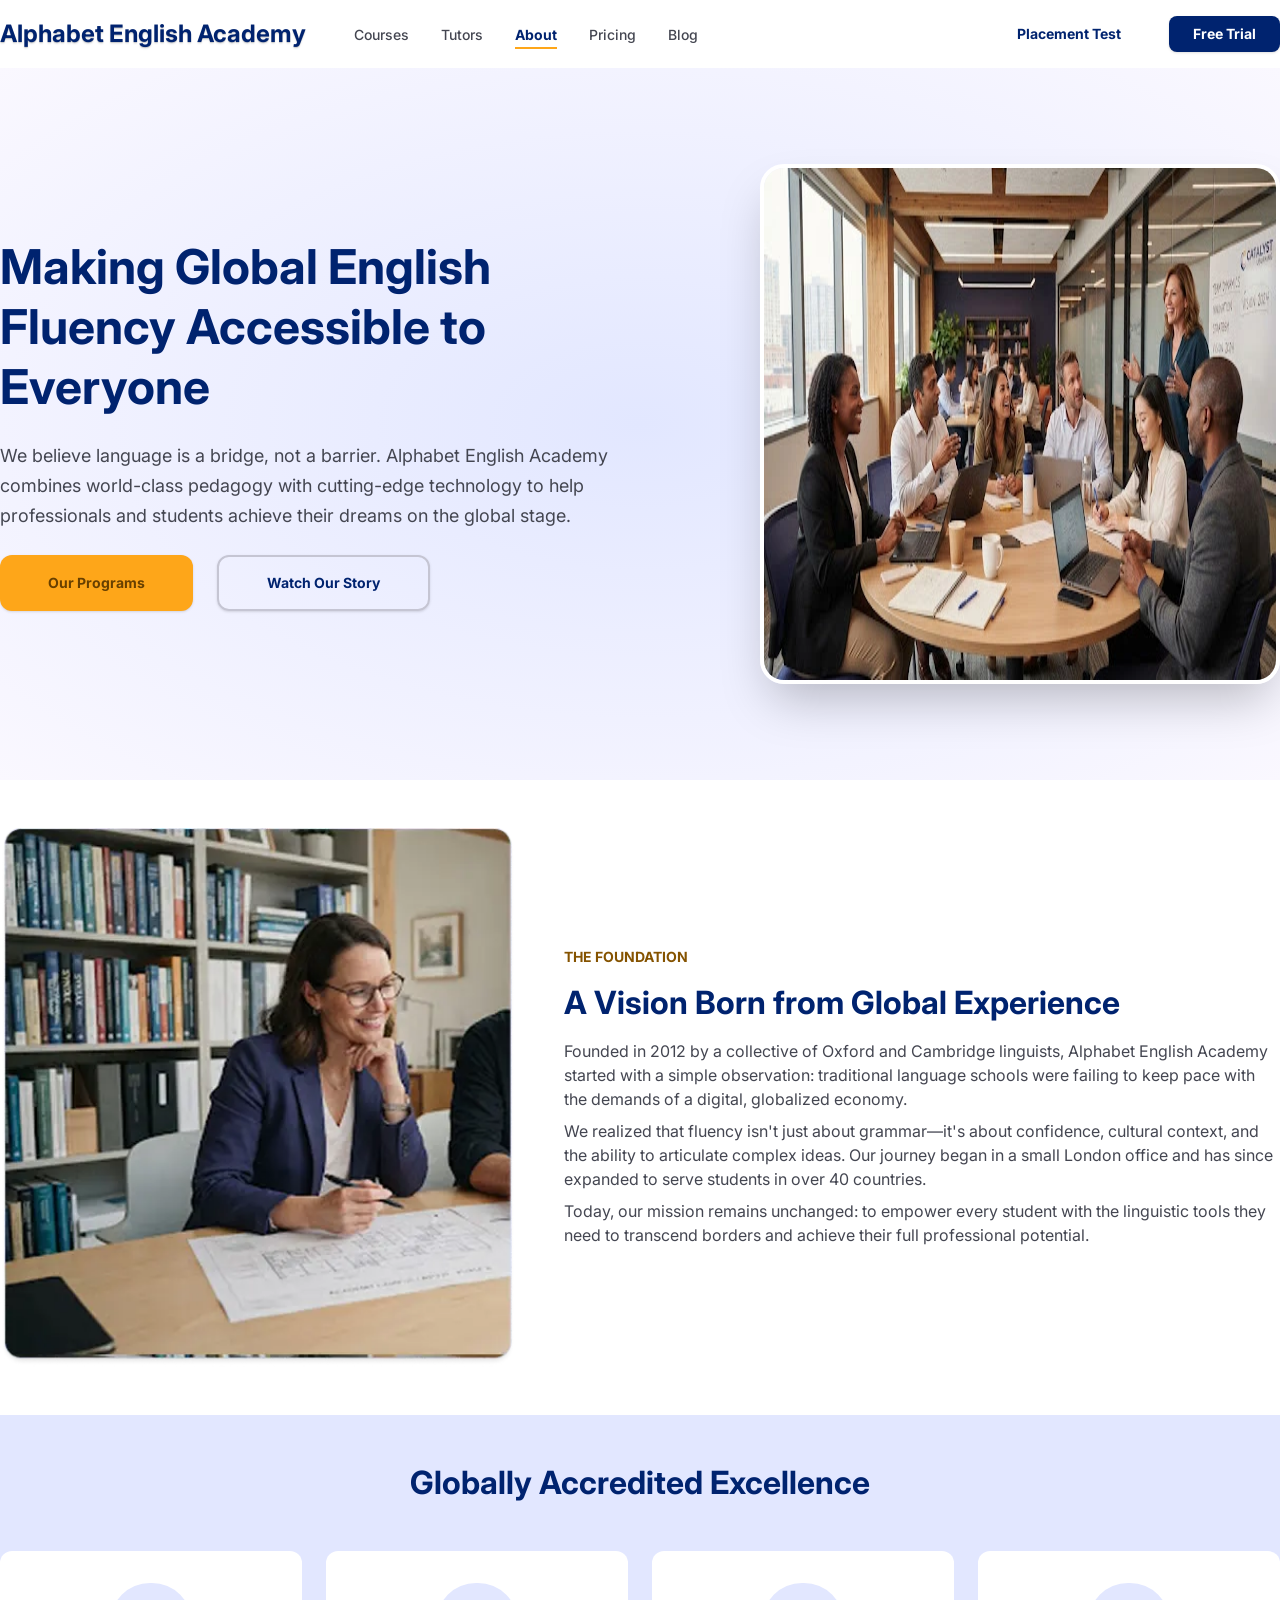
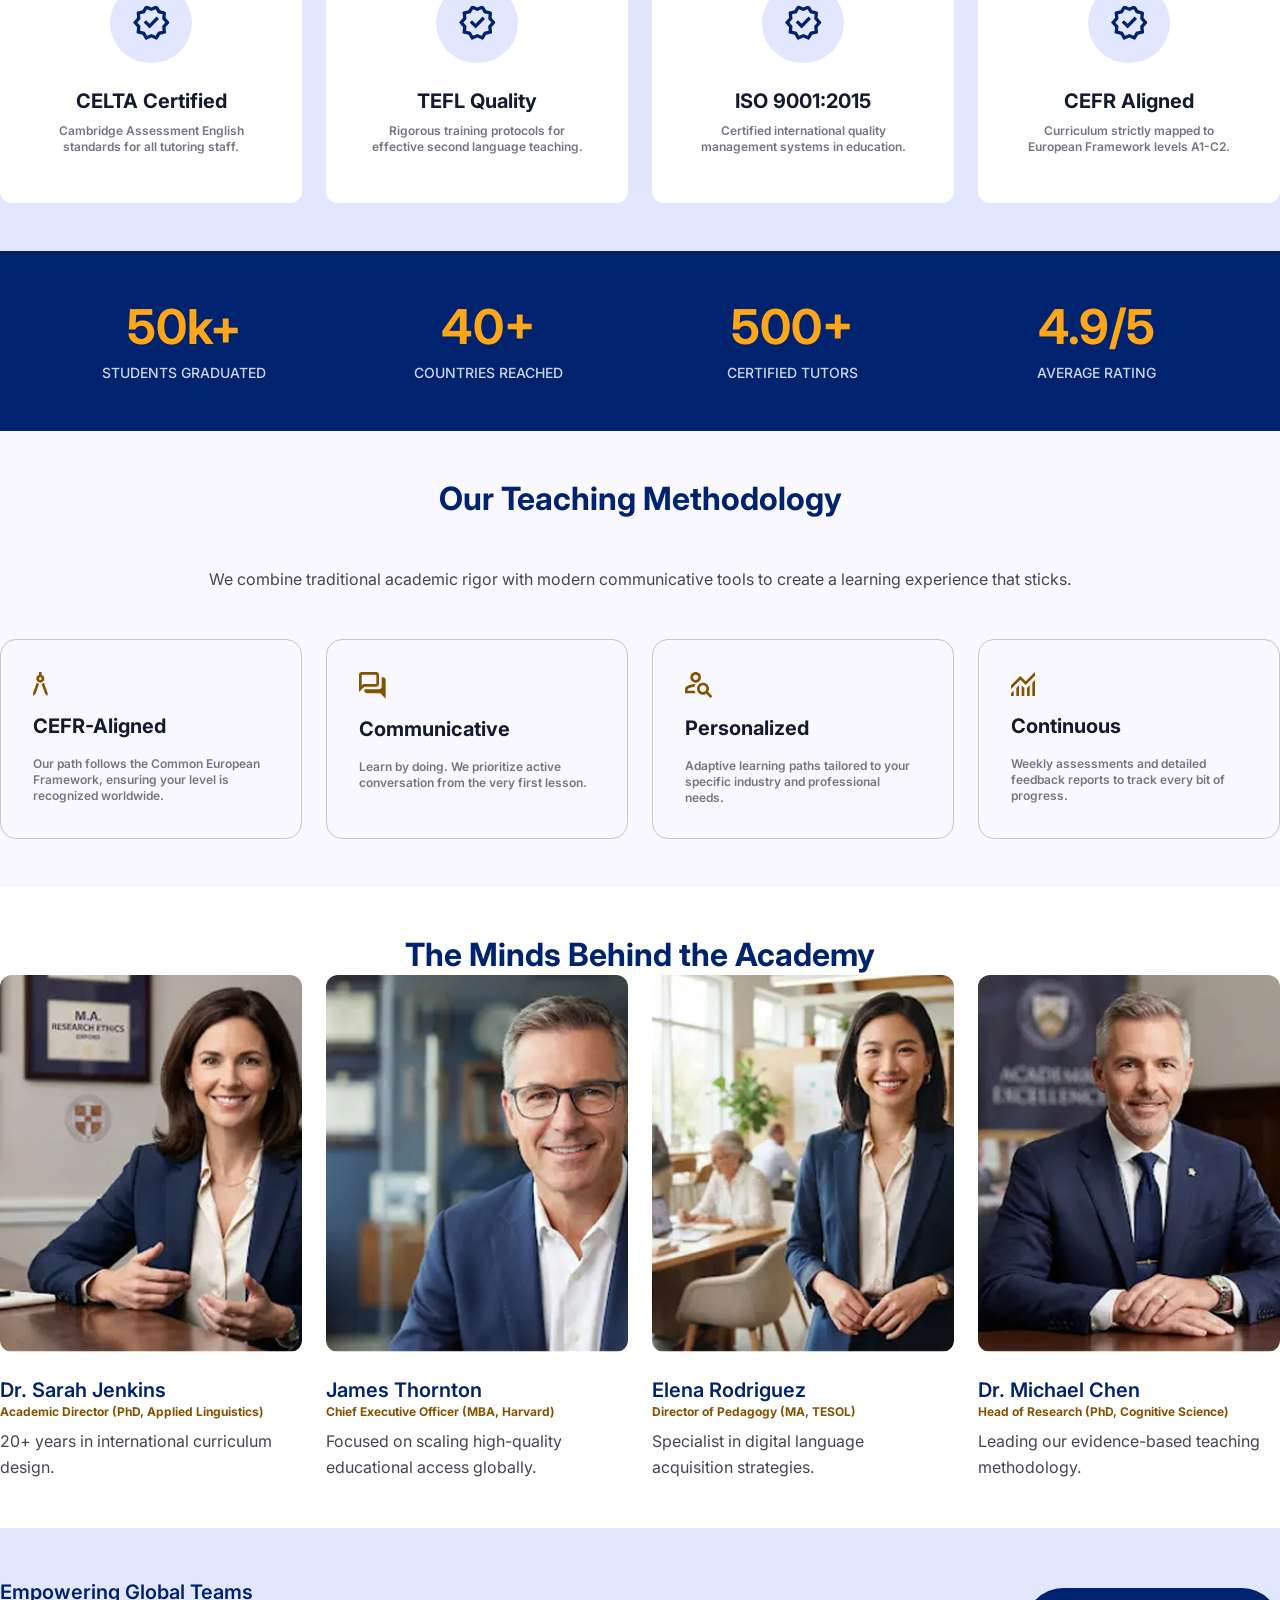
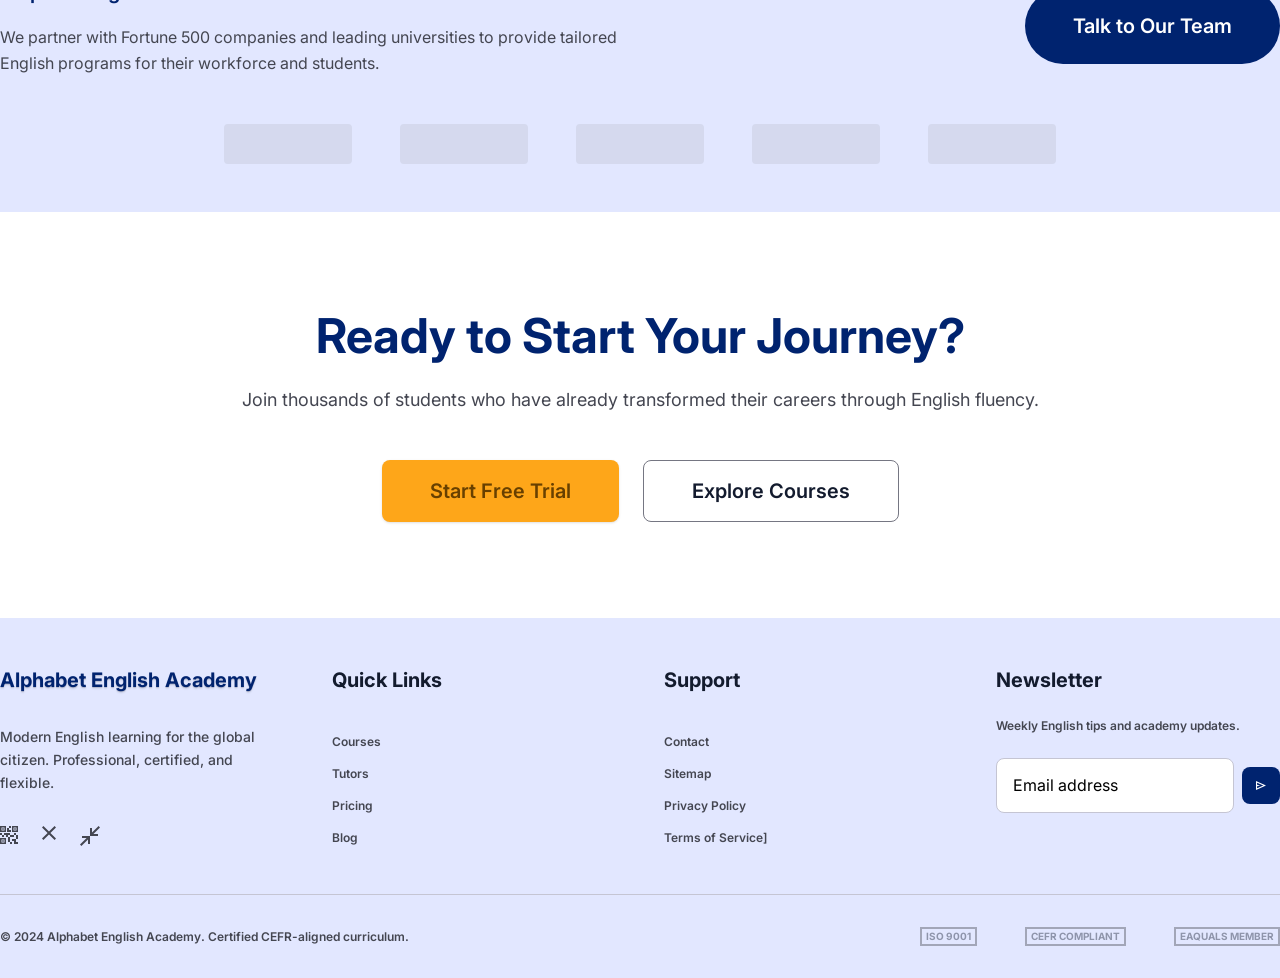
==== commit 003fd696: "Creating-PartnerShip&&CTA-Sections-AboutPages" ====
--- a/about.html
+++ b/about.html
@@ -221,12 +221,12 @@
     </section>
     <section class="Partnership bg-background py-12">
         <div class="container">
-            <div class="row justify-between">
-                <div class="w-1/2">
+            <div class="col max-md:gap-12 md:row justify-between">
+                <div class="max-md:text-center md:w-1/2">
                     <h2 class="text-xl/8 font-semibold pb-4">Empowering Global Teams</h2>
                     <p class="leading-6.5">We partner with Fortune 500 companies and leading universities to provide tailored English programs for their workforce and students.</p>
                 </div>
-                <button class="bg-primary rounded-full py-6 px-12 text-white text-xl/7 font-semibold">
+                <button class="bg-primary rounded-full py-6 px-12 text-white text-xl/7 font-semibold max-md:w-full">
                     Talk to Our Team
                 </button>
             </div>
@@ -239,7 +239,7 @@
             </div>
         </div>
     </section>
-    <section class="Caal-To-Action py-24">
+    <section class="Call-To-Action py-24">
         <div class="container col gap-6 text-center">
             <h2 class="text-5xl/14 font-bold">Ready to Start Your Journey?</h2>
             <p  class="text-[18px] font-normal px-[12.54px]">Join thousands of students who have already transformed their careers through English fluency.</p>
--- a/src/output.css
+++ b/src/output.css
@@ -423,9 +423,6 @@
   .aspect-4\/5 {
     aspect-ratio: 4/5;
   }
-  .h-1 {
-    height: var(--spacing);
-  }
   .h-2 {
     height: calc(var(--spacing) * 2);
   }
@@ -690,17 +687,8 @@
     font-weight: var(--font-weight-bold);
     color: var(--color-inverted);
   }
-  .rounded {
-    border-radius: 0.25rem;
-  }
   .rounded-2xl {
     border-radius: var(--radius-2xl);
-  }
-  .rounded-\[4\] {
-    border-radius: 4;
-  }
-  .rounded-\[4px\] {
-    border-radius: 4px;
   }
   .rounded-full {
     border-radius: calc(infinity * 1px);
@@ -1403,6 +1391,18 @@
     .max-md\:w-full {
       width: 100%;
     }
+    .max-md\:gap-2 {
+      gap: calc(var(--spacing) * 2);
+    }
+    .max-md\:gap-6 {
+      gap: calc(var(--spacing) * 6);
+    }
+    .max-md\:gap-12 {
+      gap: calc(var(--spacing) * 12);
+    }
+    .max-md\:text-center {
+      text-align: center;
+    }
     .max-md\:text-3xl {
       font-size: var(--text-3xl);
       line-height: var(--tw-leading, var(--text-3xl--line-height));
@@ -1456,6 +1456,13 @@
     }
     .md\:justify-between {
       justify-content: space-between;
+    }
+  }
+  @media (width < 48rem) {
+    @media (width >= 48rem) {
+      .max-md\:md\:w-1\/2 {
+        width: calc(1 / 2 * 100%);
+      }
     }
   }
   @media (width >= 64rem) {
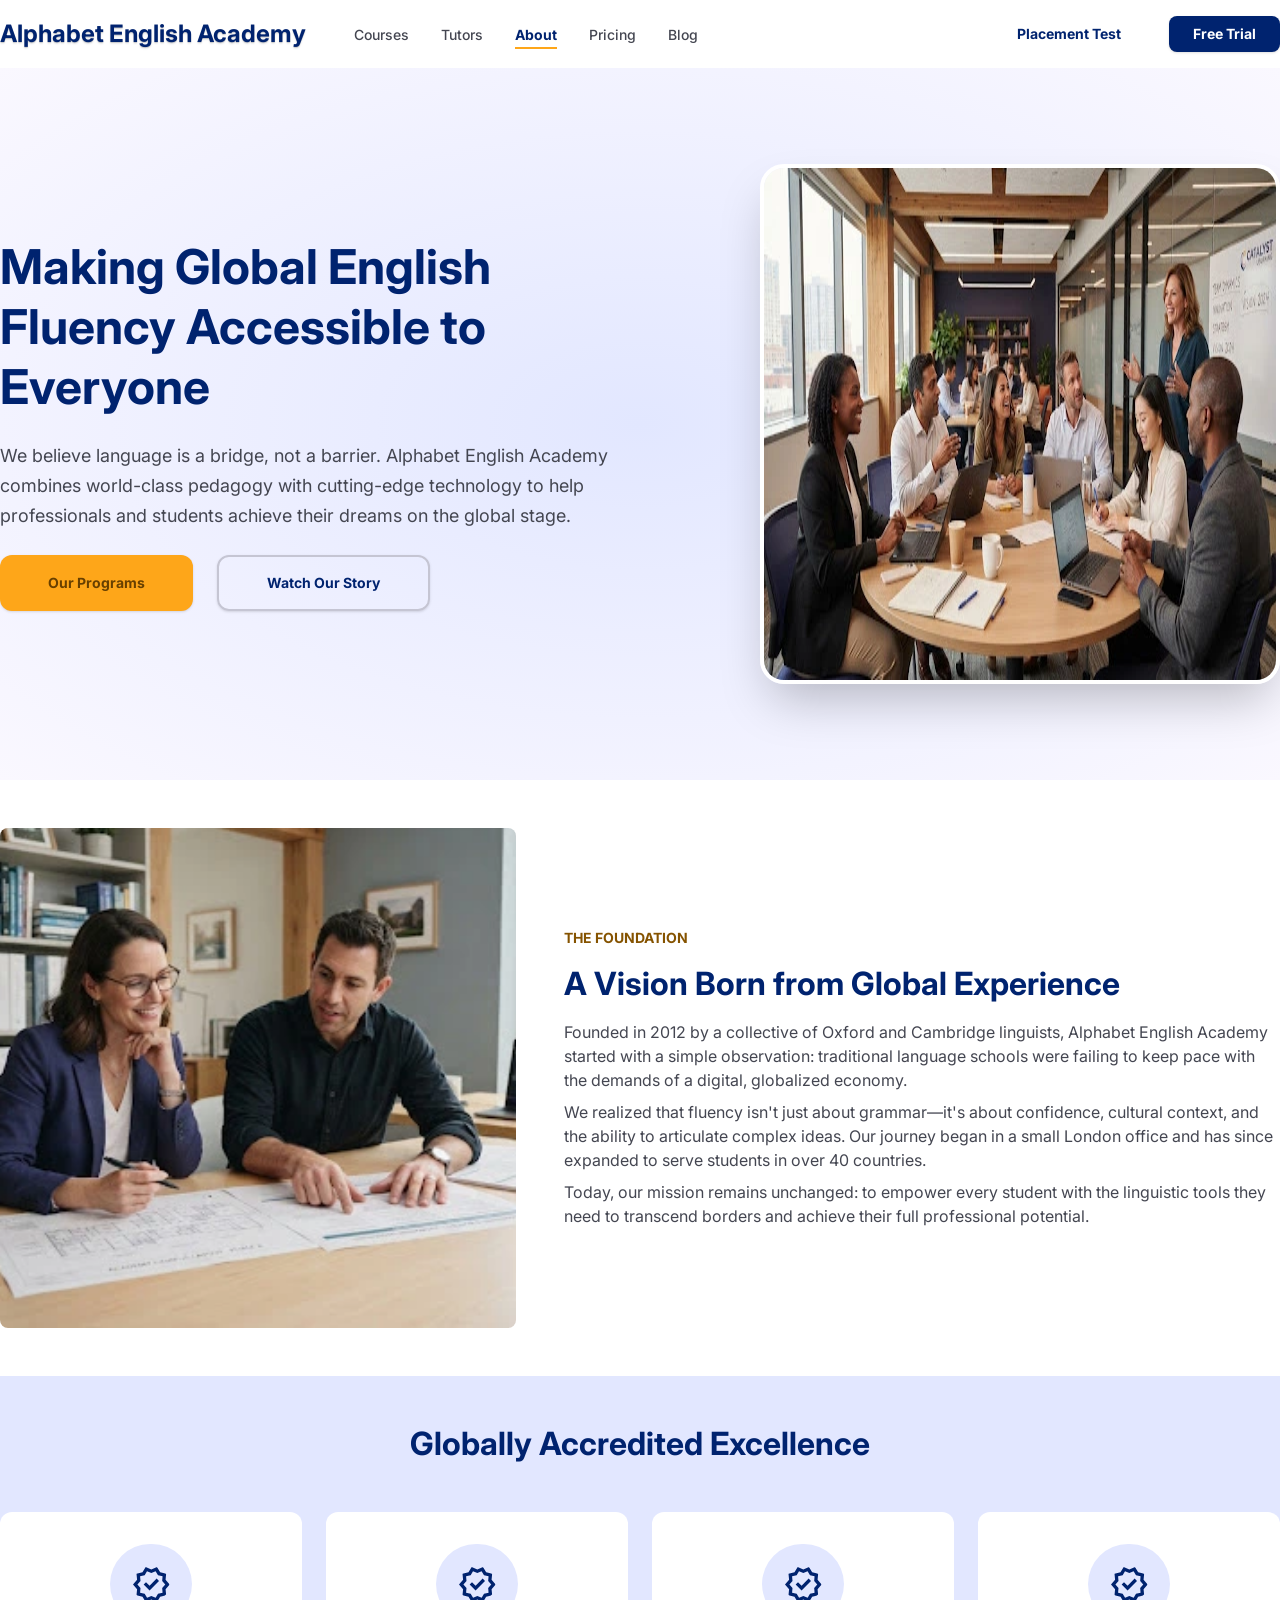
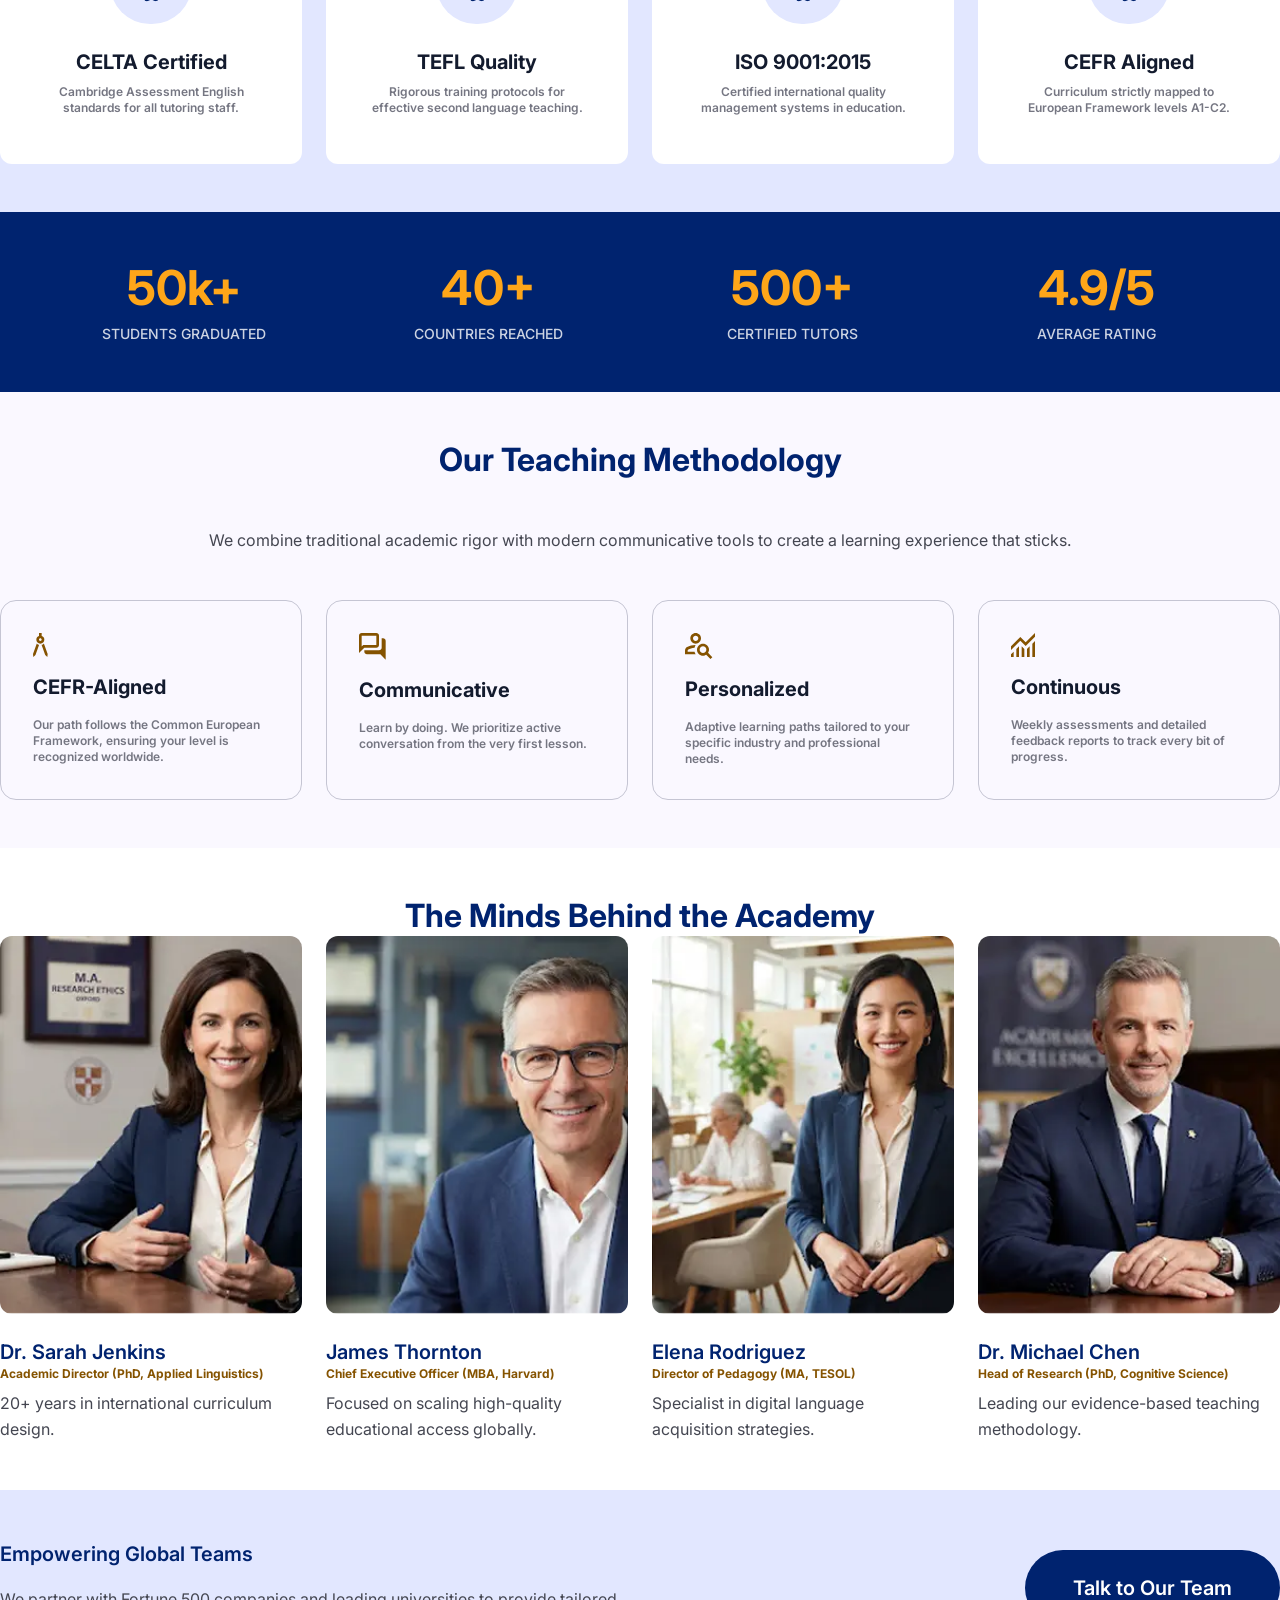
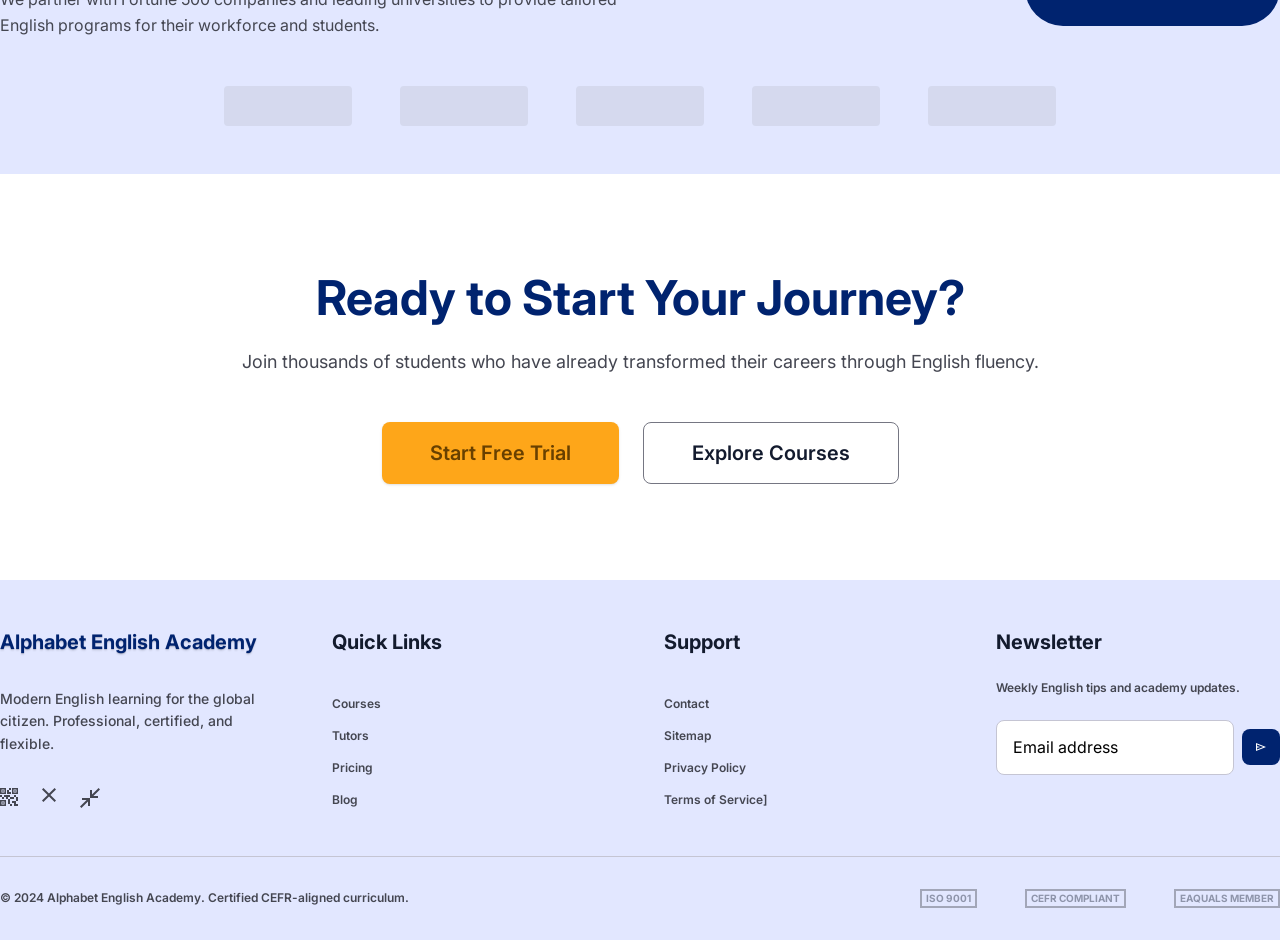
==== commit 5c20f007: "Creating-Hero-Sections-BlogPages" ====
--- a/about.html
+++ b/about.html
@@ -78,12 +78,12 @@
         </div>
     </section>
     <section class="Our-Story py-12">
-        <div class="container col gap-6 lg:row lg:gap-12">
-            <div class="h-full w-full">
-                <img src="./Assets/imgs/about-page/story/planning.webp" class="w-full h-full object-cover rounded-lg"
+        <div class="container col gap-6 md:row md:gap-12 items-stretch">
+            <div class="h-125 w-full overflow-hidden rounded-lg bg-cover">
+                <img src="./Assets/imgs/about-page/story/planning.webp" class="w-full h-full object-cover"
                     alt="2 People planning">
             </div>
-            <div class="col items-start py-18.5 gap-4">
+            <div class="col items-start lg:py-18.5 gap-4">
                 <span class="text-sm/5 font-bold text-quarter">THE FOUNDATION</span>
                 <h2>A Vision Born from Global Experience</h2>
                 <div class="col items-start gap-2 ">
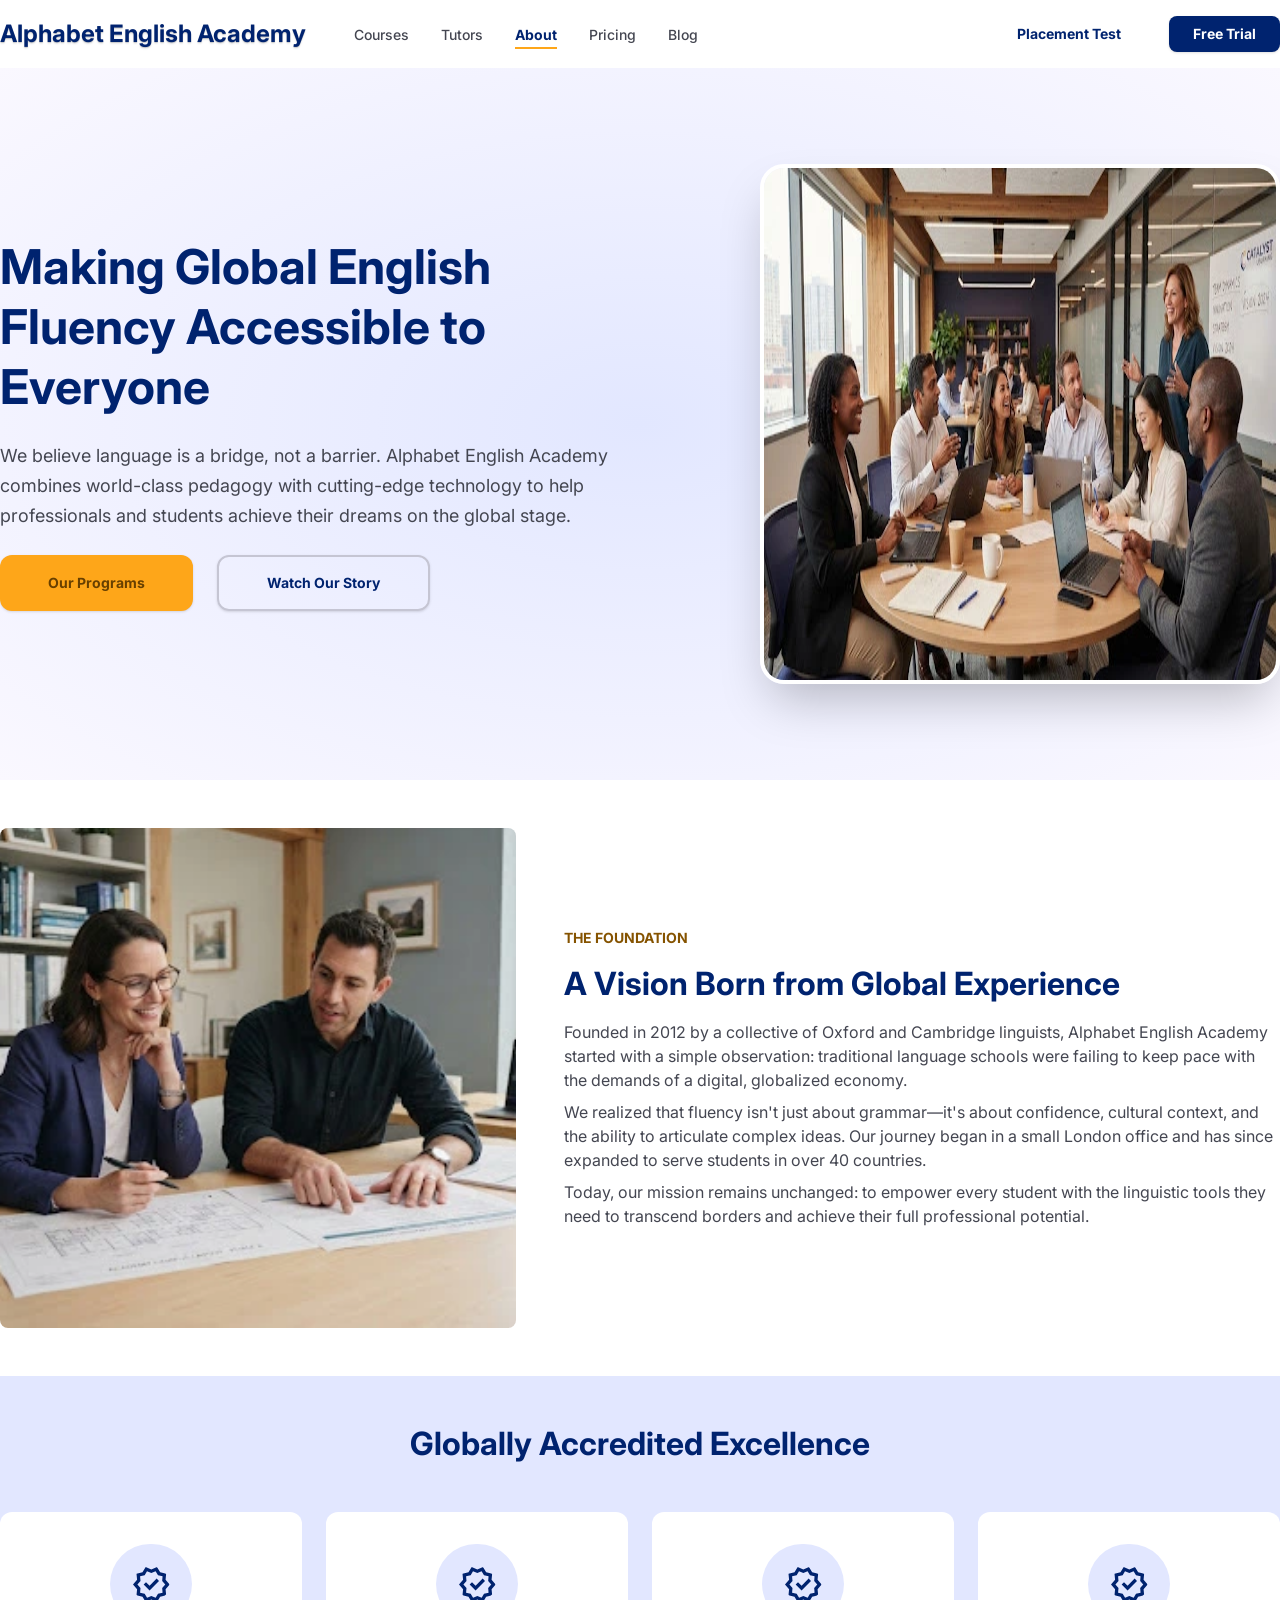
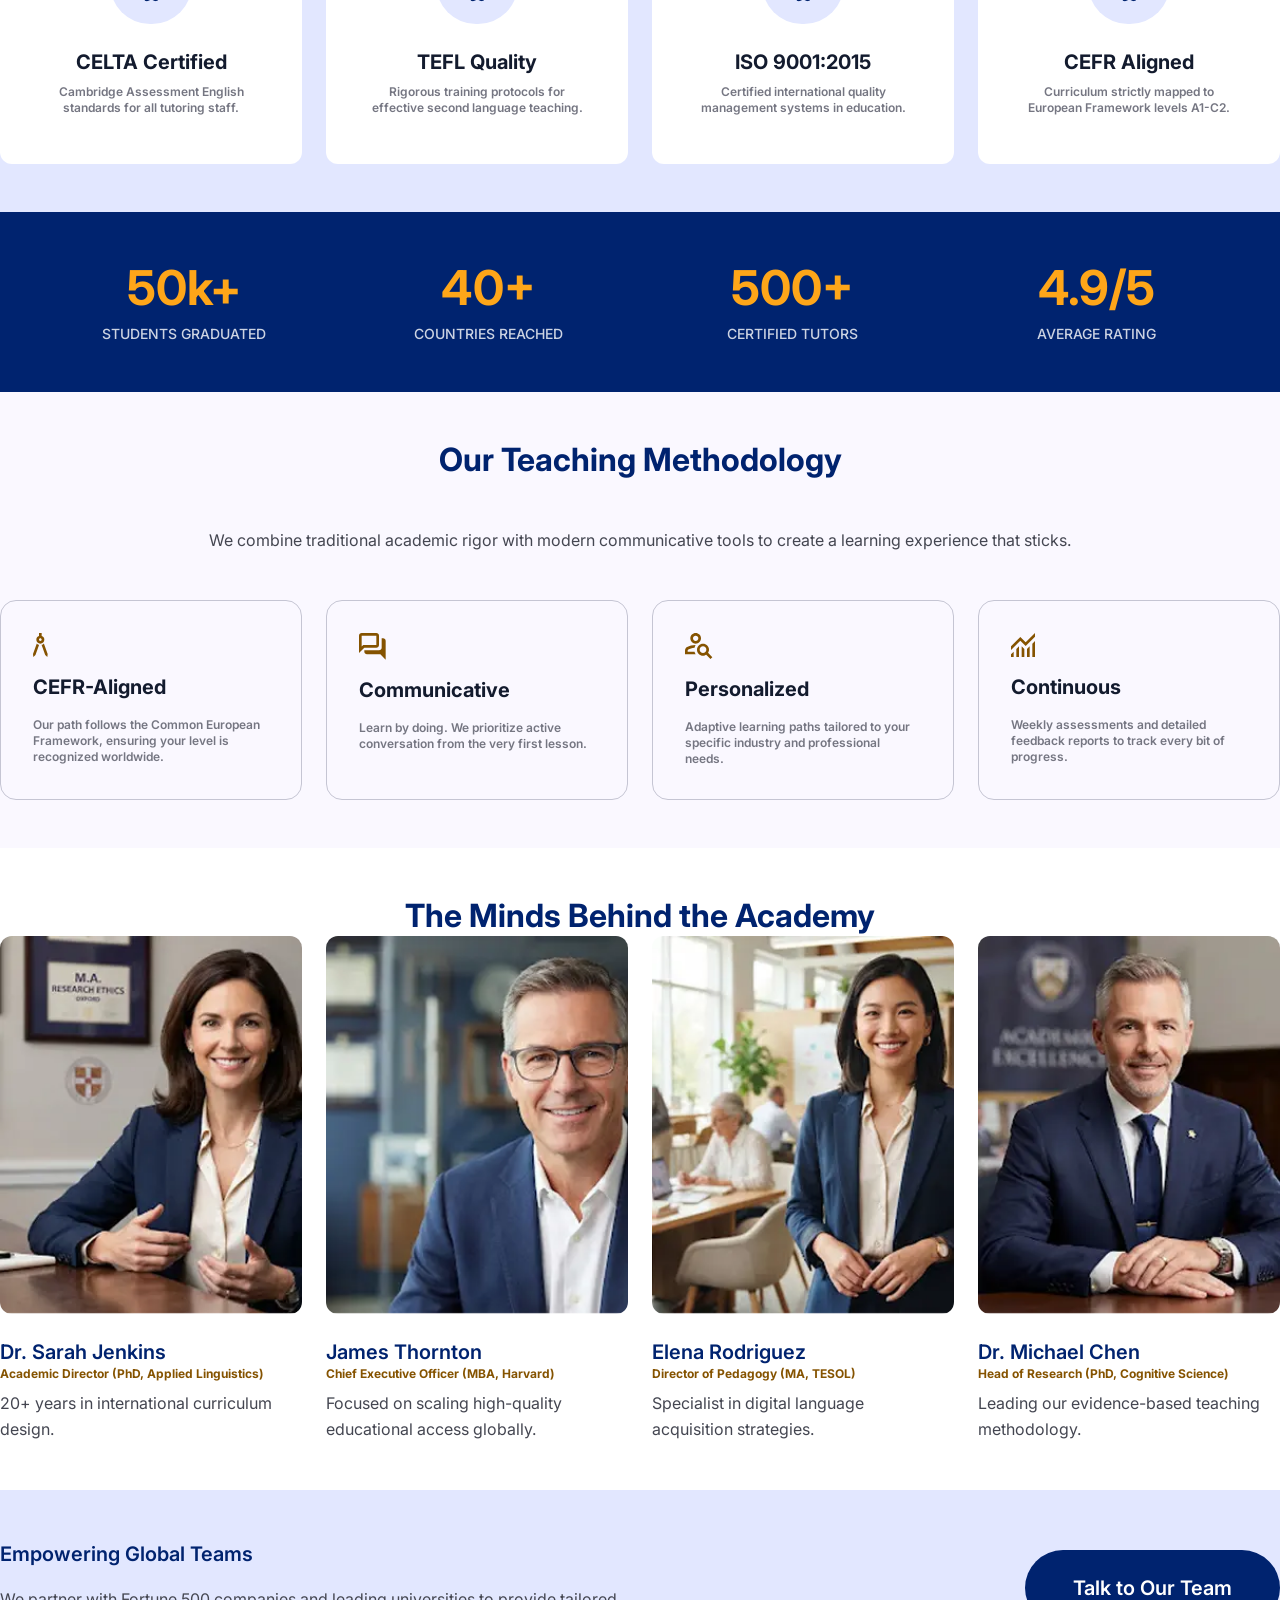
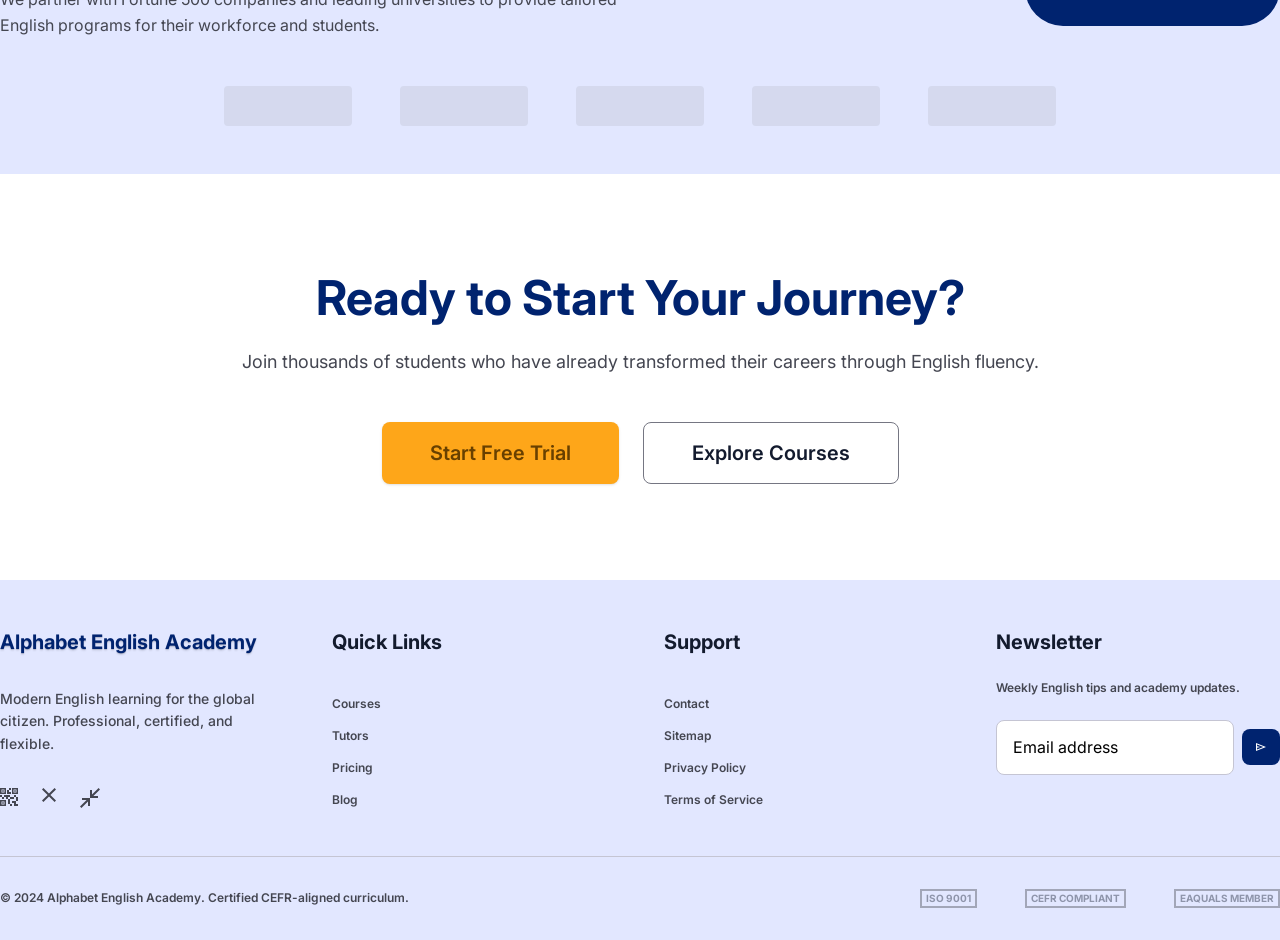
==== commit e54d8d71: "Creating-Flow-Preview-&-Result-Sections-PlacementTestPage" ====
--- a/about.html
+++ b/about.html
@@ -33,7 +33,7 @@
                 <img src="./Assets/imgs/index-page/header/menu.svg" alt="Menu" />
             </div>
             <div class="hidden md:row  gap-6">
-                <a href="./placement.html" class="head-button text-primary hover:bg-background transition-all">
+                <a href="./placementTest.html" class="head-button text-primary hover:bg-background transition-all">
                     Placement Test
                 </a>
                 <a href="./reg.html" class="head-button bg-primary text-white apply-shadow">
@@ -309,7 +309,7 @@
                             Privacy Policy
                         </li>
                         <li>
-                            Terms of Service]
+                            Terms of Service
                         </li>
                     </ul>
                 </div>
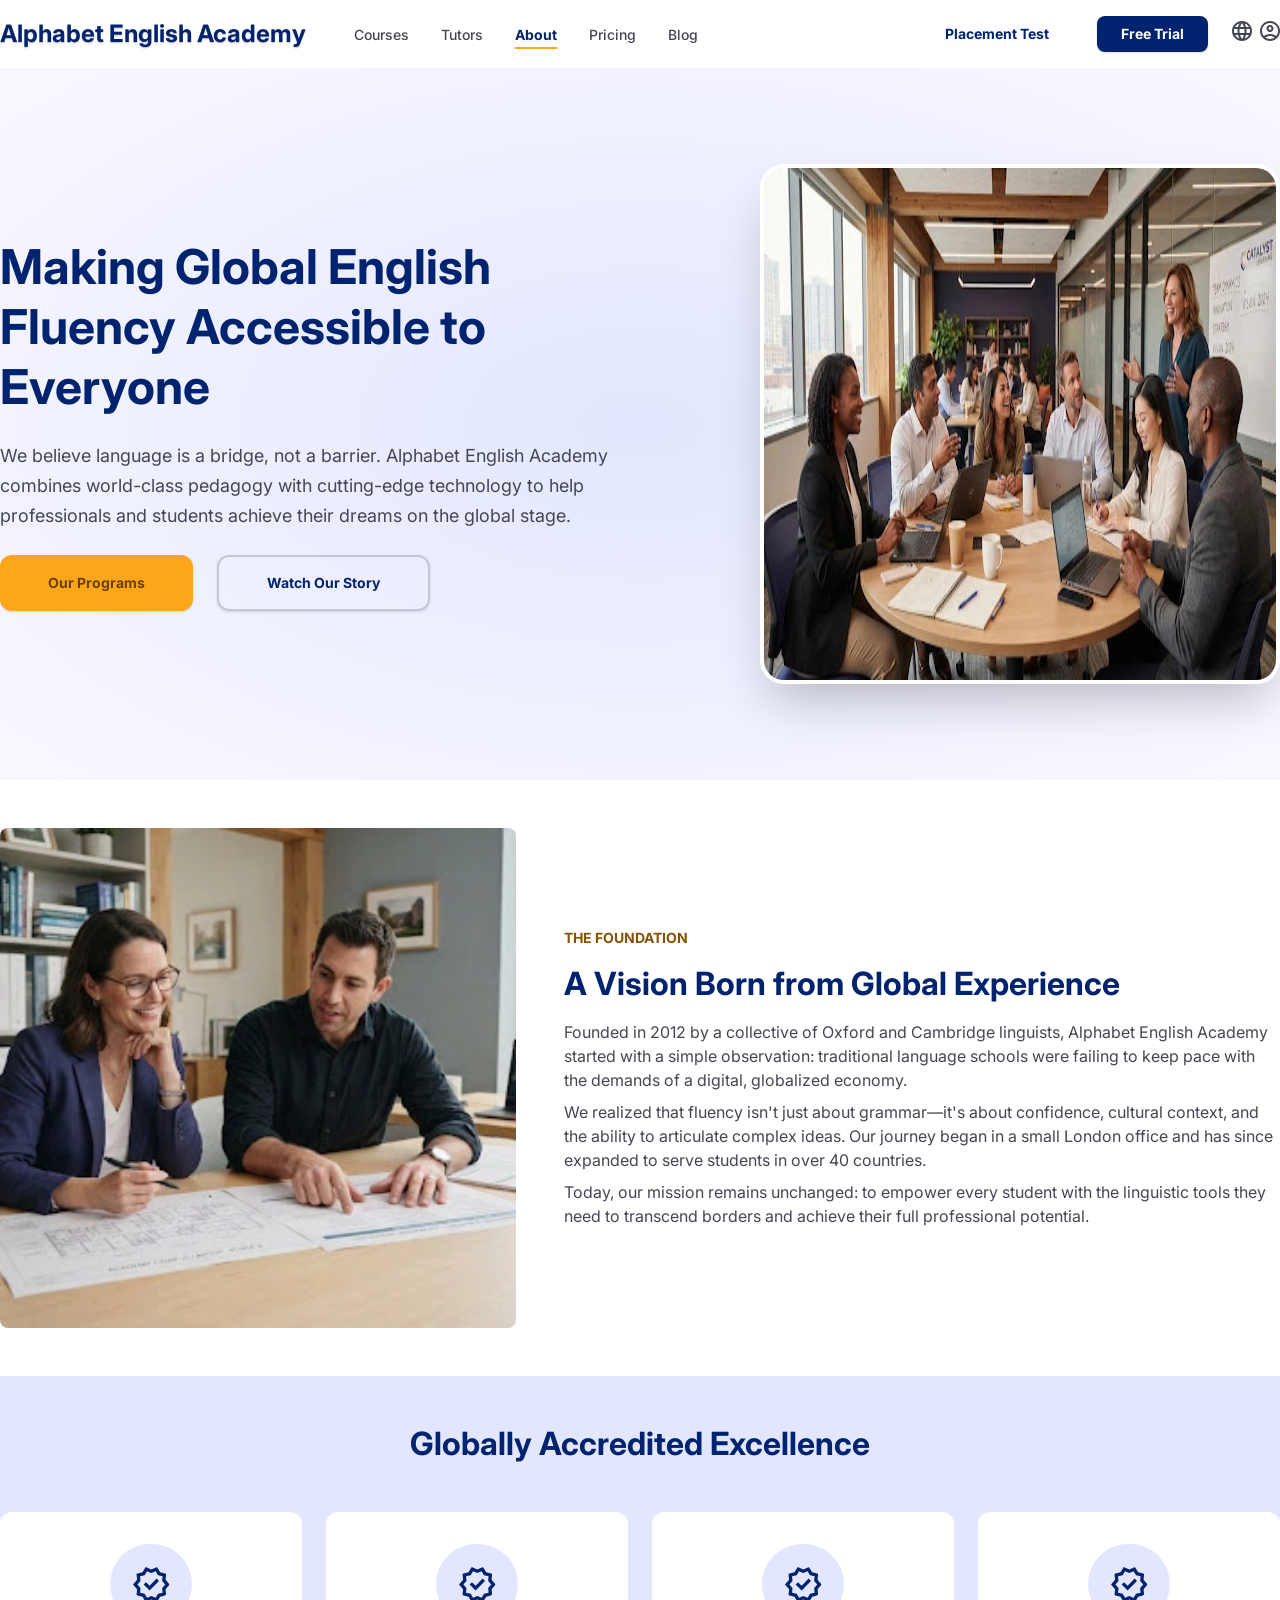
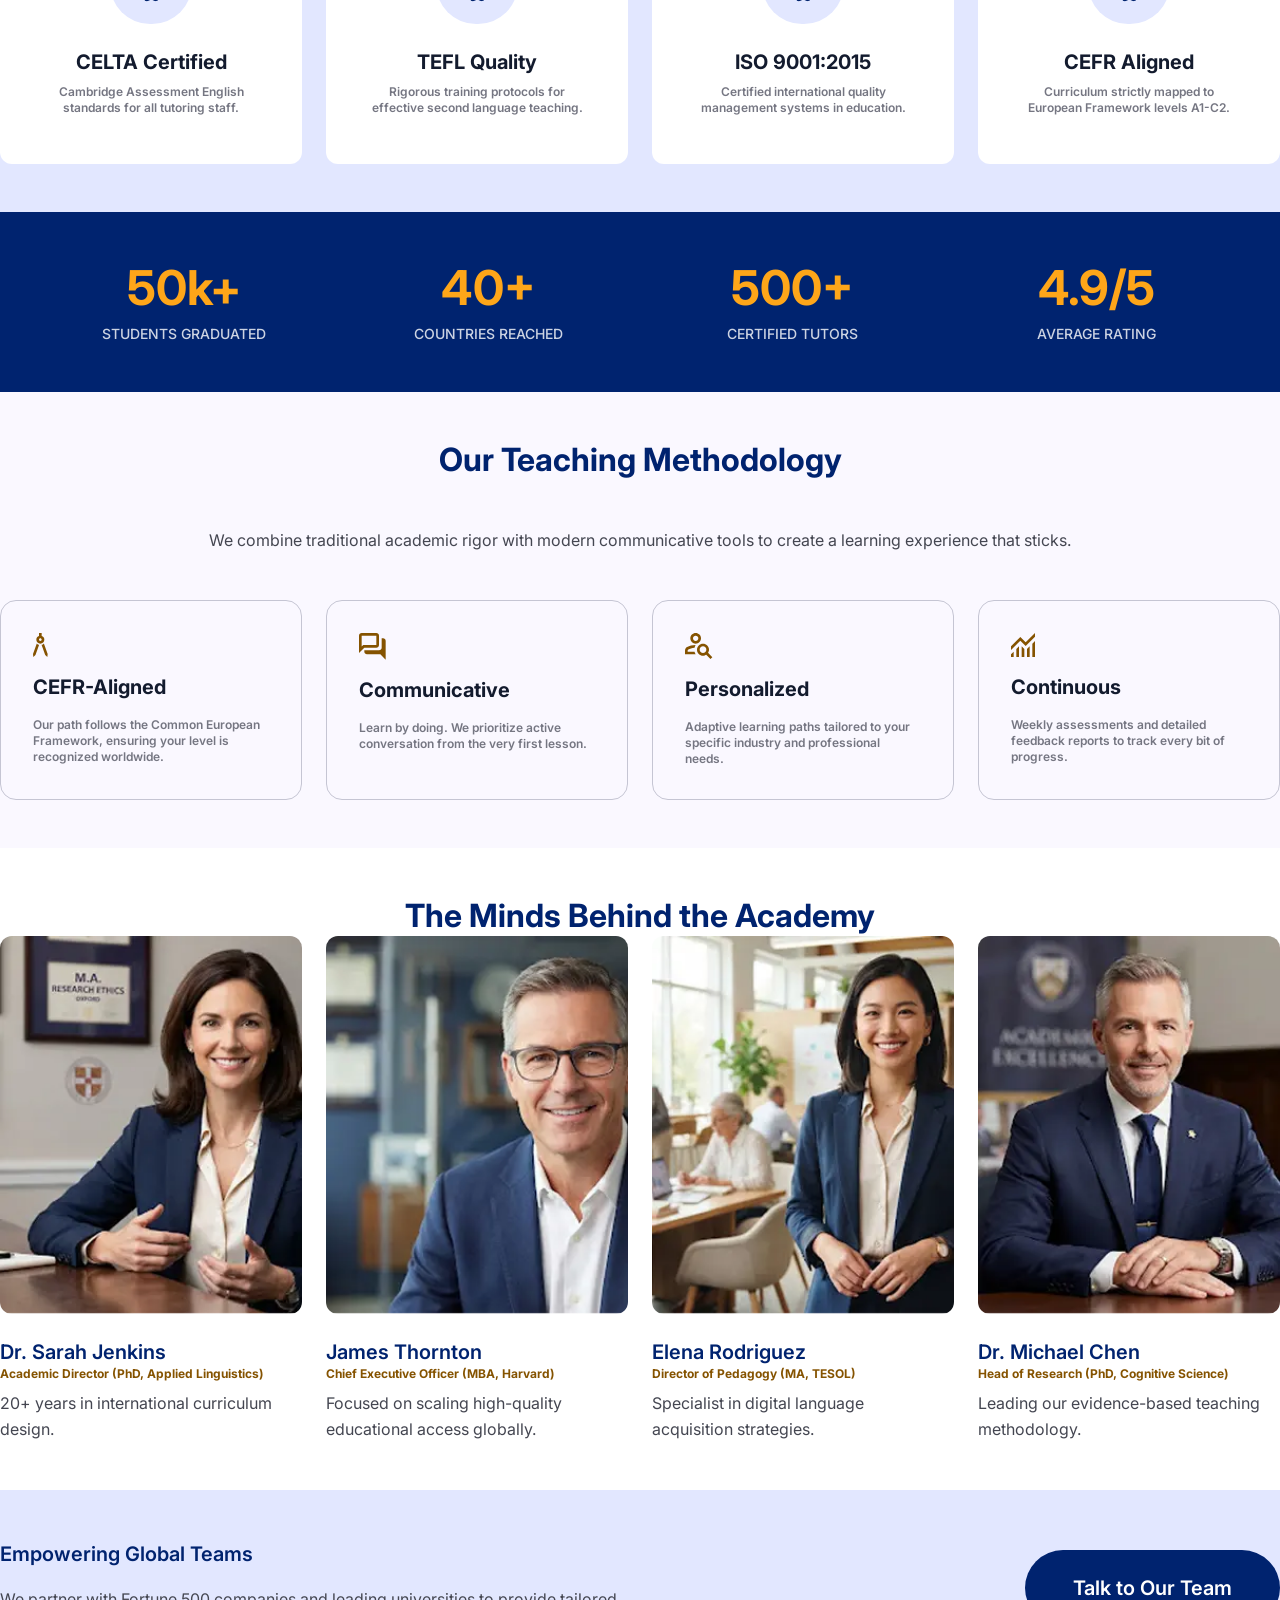
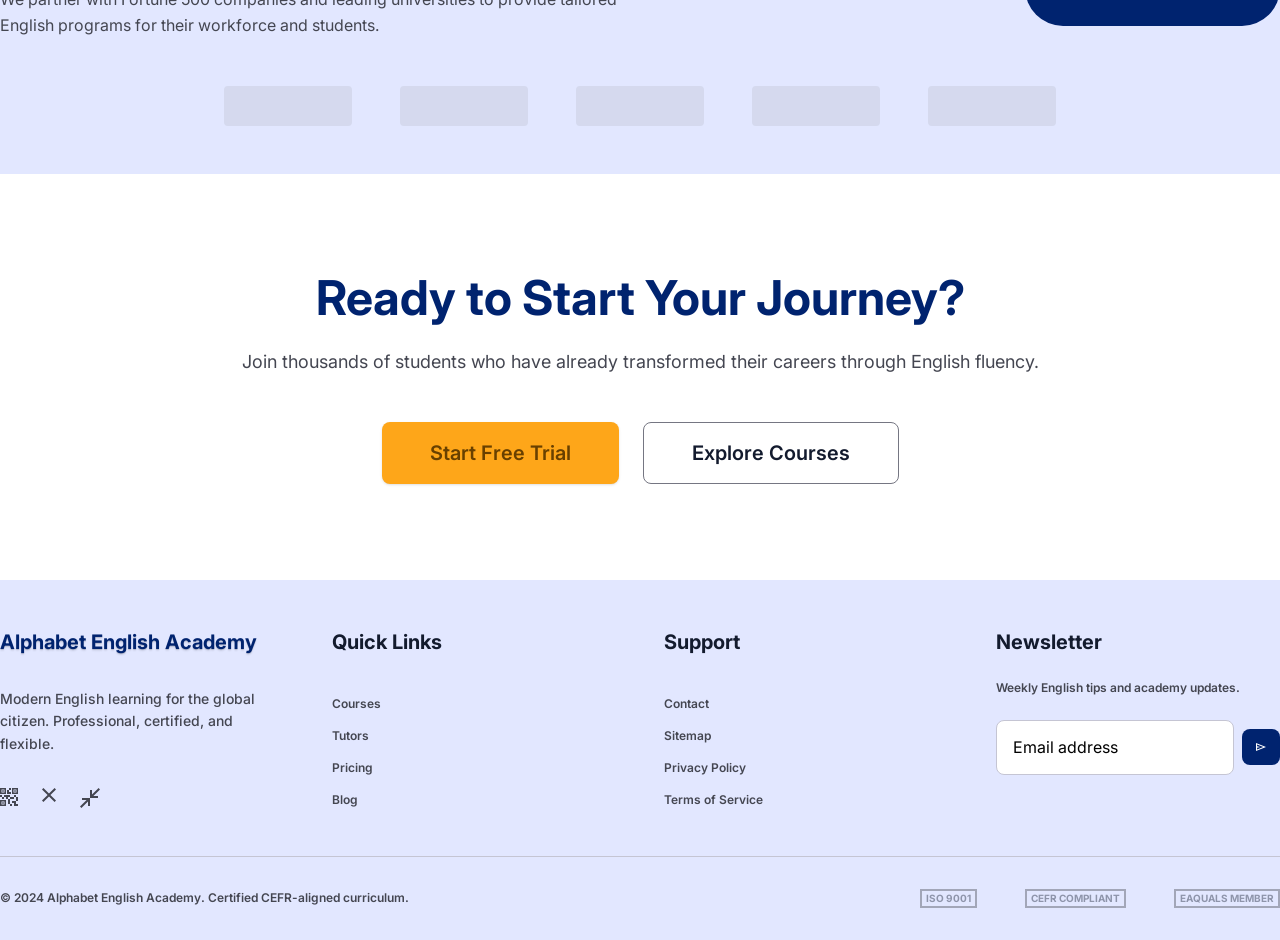
==== commit 4689af0c: "Creating-IndexPageHeader-&&-Updating-allPagesHeader" ====
--- a/about.html
+++ b/about.html
@@ -39,6 +39,13 @@
                 <a href="./reg.html" class="head-button bg-primary text-white apply-shadow">
                     Free Trial
                 </a>
+                <div>
+                    <ul class="flex gap-[7.99px]">
+                        <li><button class=""><img src="./Assets/imgs/index-page/header/lang.svg" alt="language" /></button></li>
+                        <li><a href="./login.html"><img src="./Assets/imgs/index-page/header/avatar.svg" alt="avatar" /></a>
+                        </li>
+                    </ul>
+                </div>
             </div>
         </div>
     </header>
@@ -279,7 +286,7 @@
                     <h4>
                         Quick Links
                     </h4>
-                    <ul class="col items-start gap-4 foter-font">
+                    <ul class="col max-md:items-center items-start gap-4 foter-font">
                         <li>
                             Courses
                         </li>
@@ -298,7 +305,7 @@
                     <h4>
                         Support
                     </h4>
-                    <ul class="col items-start gap-4 foter-font">
+                    <ul class="col max-md:items-center items-start gap-4 foter-font">
                         <li>
                             Contact
                         </li>
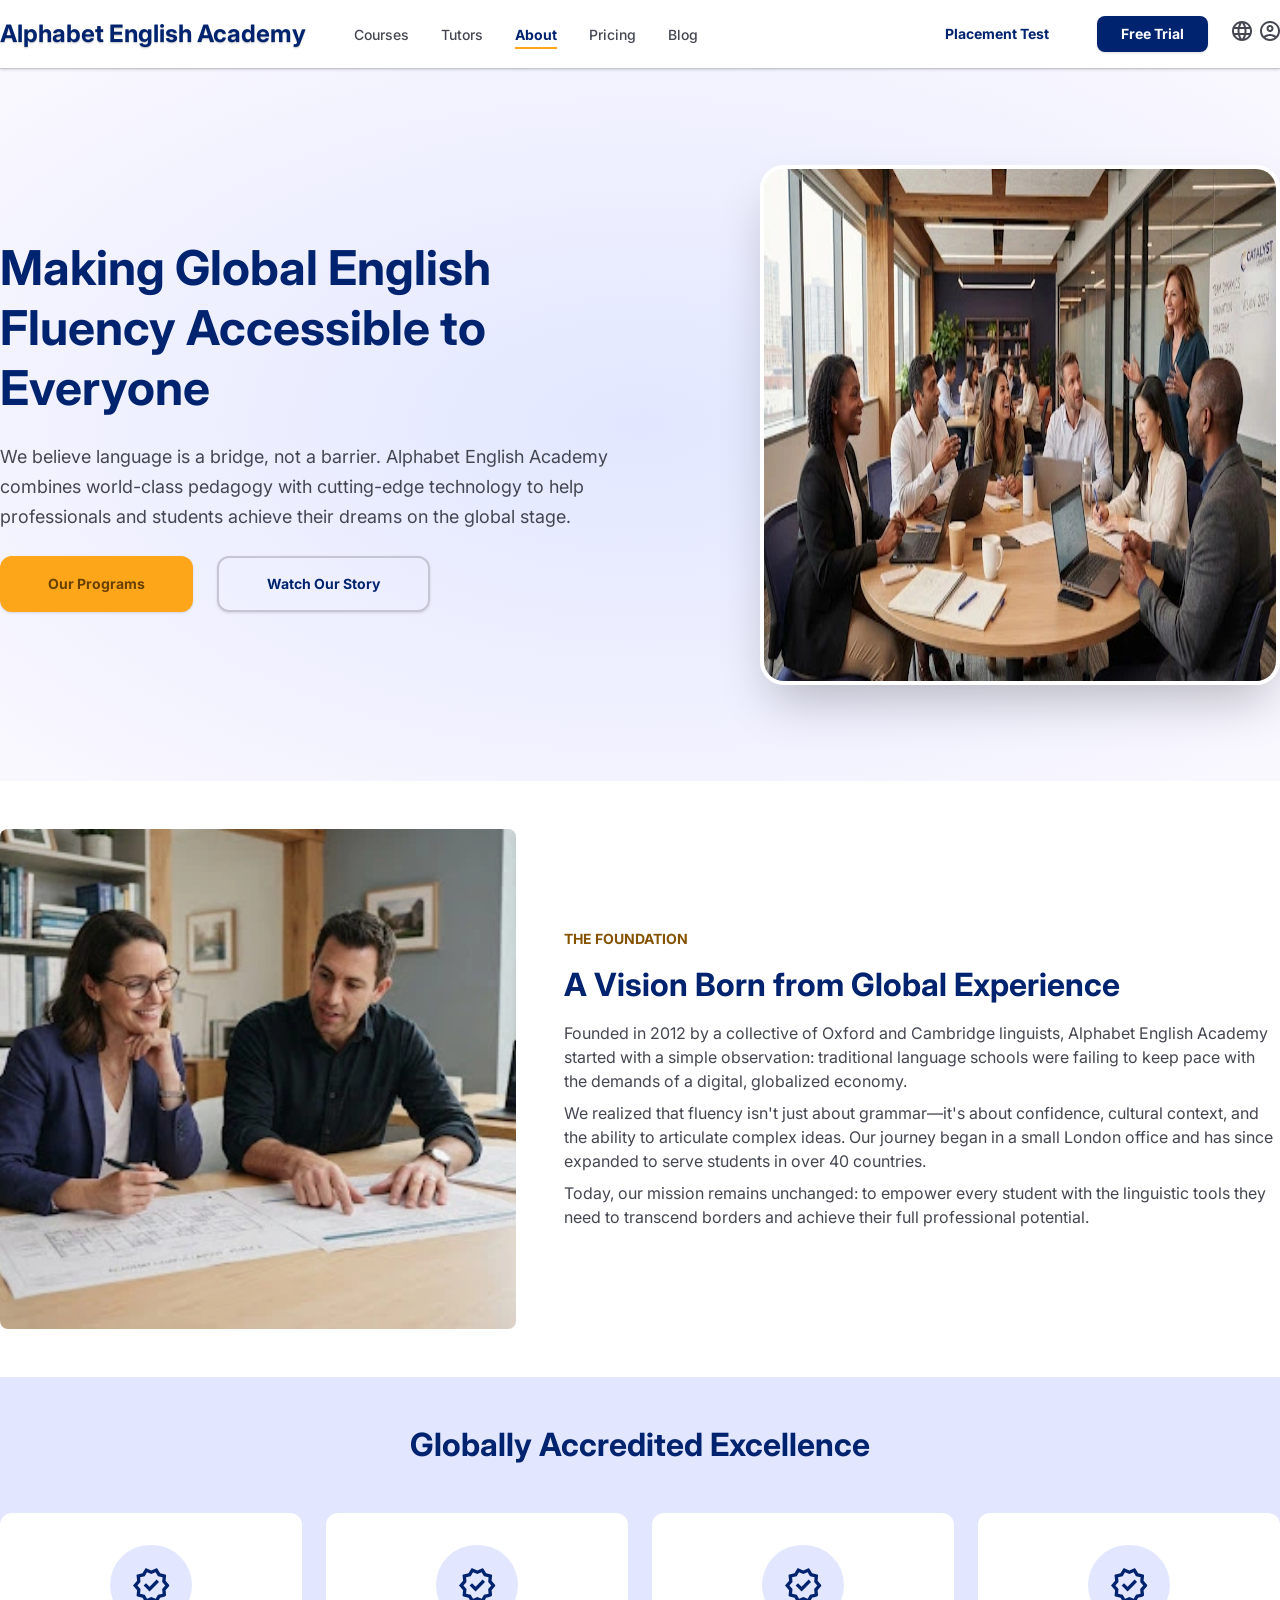
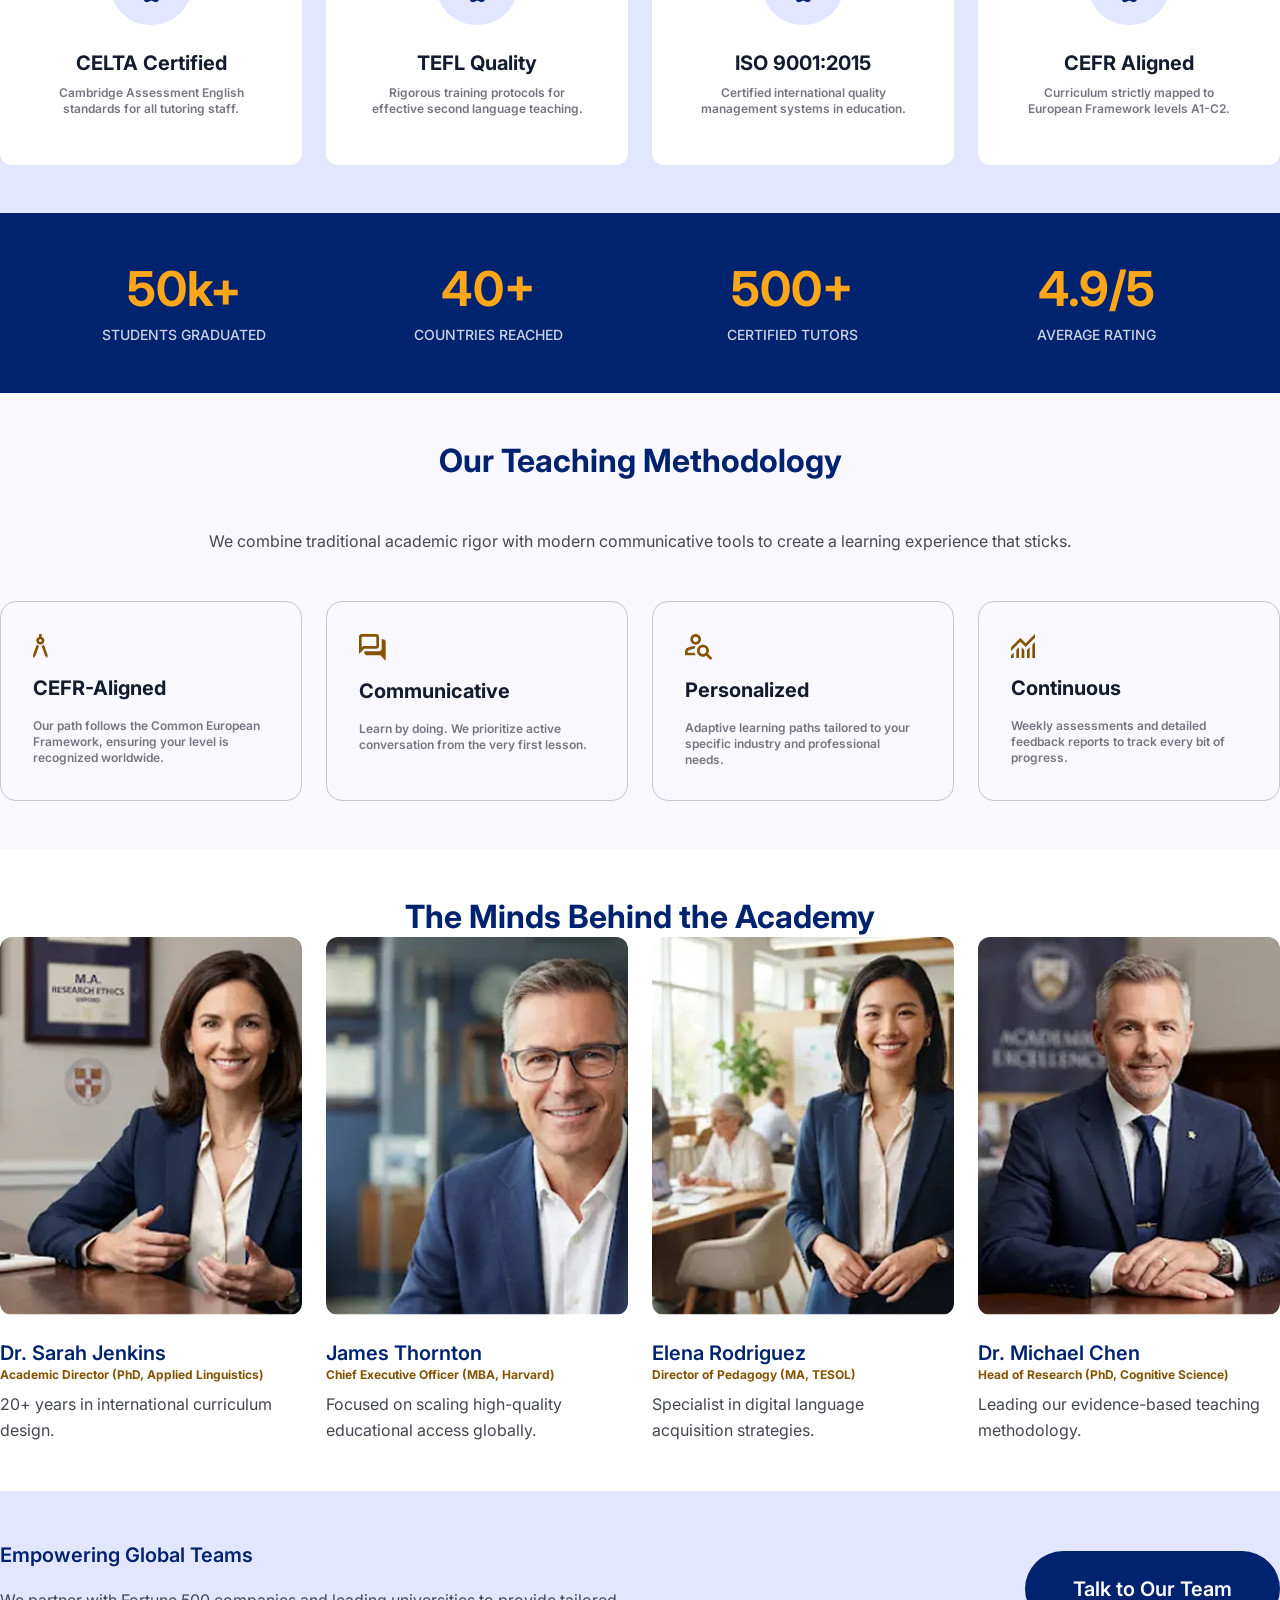
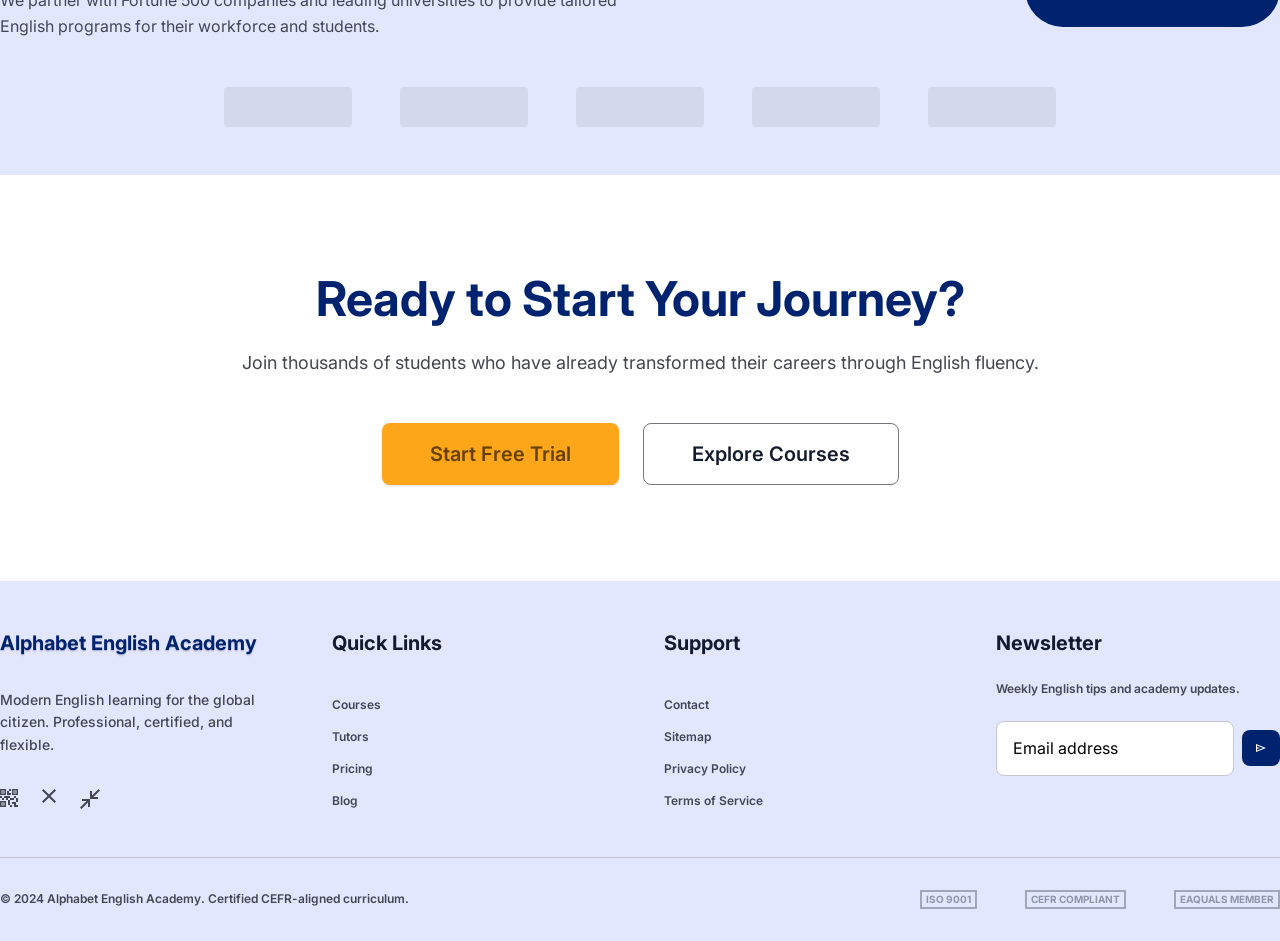
==== commit e8a81e85: "Updating-Header-All-Pages" ====
--- a/about.html
+++ b/about.html
@@ -10,7 +10,7 @@
 </head>
 
 <body>
-    <header class="hrader sticky">
+    <header class="hrader sticky border-b border-border shadow-sm">
         <div class="container flex justify-between text-center items-center py-3.5">
             <div class="row gap-12 justify-between">
                 <div class="logo">
@@ -22,8 +22,7 @@
                     <ul class="flex gap-8 trxt-inverted">
                         <li><a href="./courses.html" class="nav-link">Courses</a></li>
                         <li><a href="./tutors.html" class="nav-link">Tutors</a></li>
-                        <li><a href="./about.html"
-                                class="nav-link text-primary font-bold border-b-2 border-secondary py-1">About</a></li>
+                        <li><a href="./about.html" class="nav-link text-primary font-bold border-b-2 border-secondary py-1">About</a></li>
                         <li><a href="./pricing.html" class="nav-link">Pricing</a></li>
                         <li><a href="./blog.html" class="nav-link">Blog</a></li>
                     </ul>
@@ -36,7 +35,7 @@
                 <a href="./placementTest.html" class="head-button text-primary hover:bg-background transition-all">
                     Placement Test
                 </a>
-                <a href="./reg.html" class="head-button bg-primary text-white apply-shadow">
+                <a href="./regPag.html" class="head-button bg-primary text-white apply-shadow">
                     Free Trial
                 </a>
                 <div>
